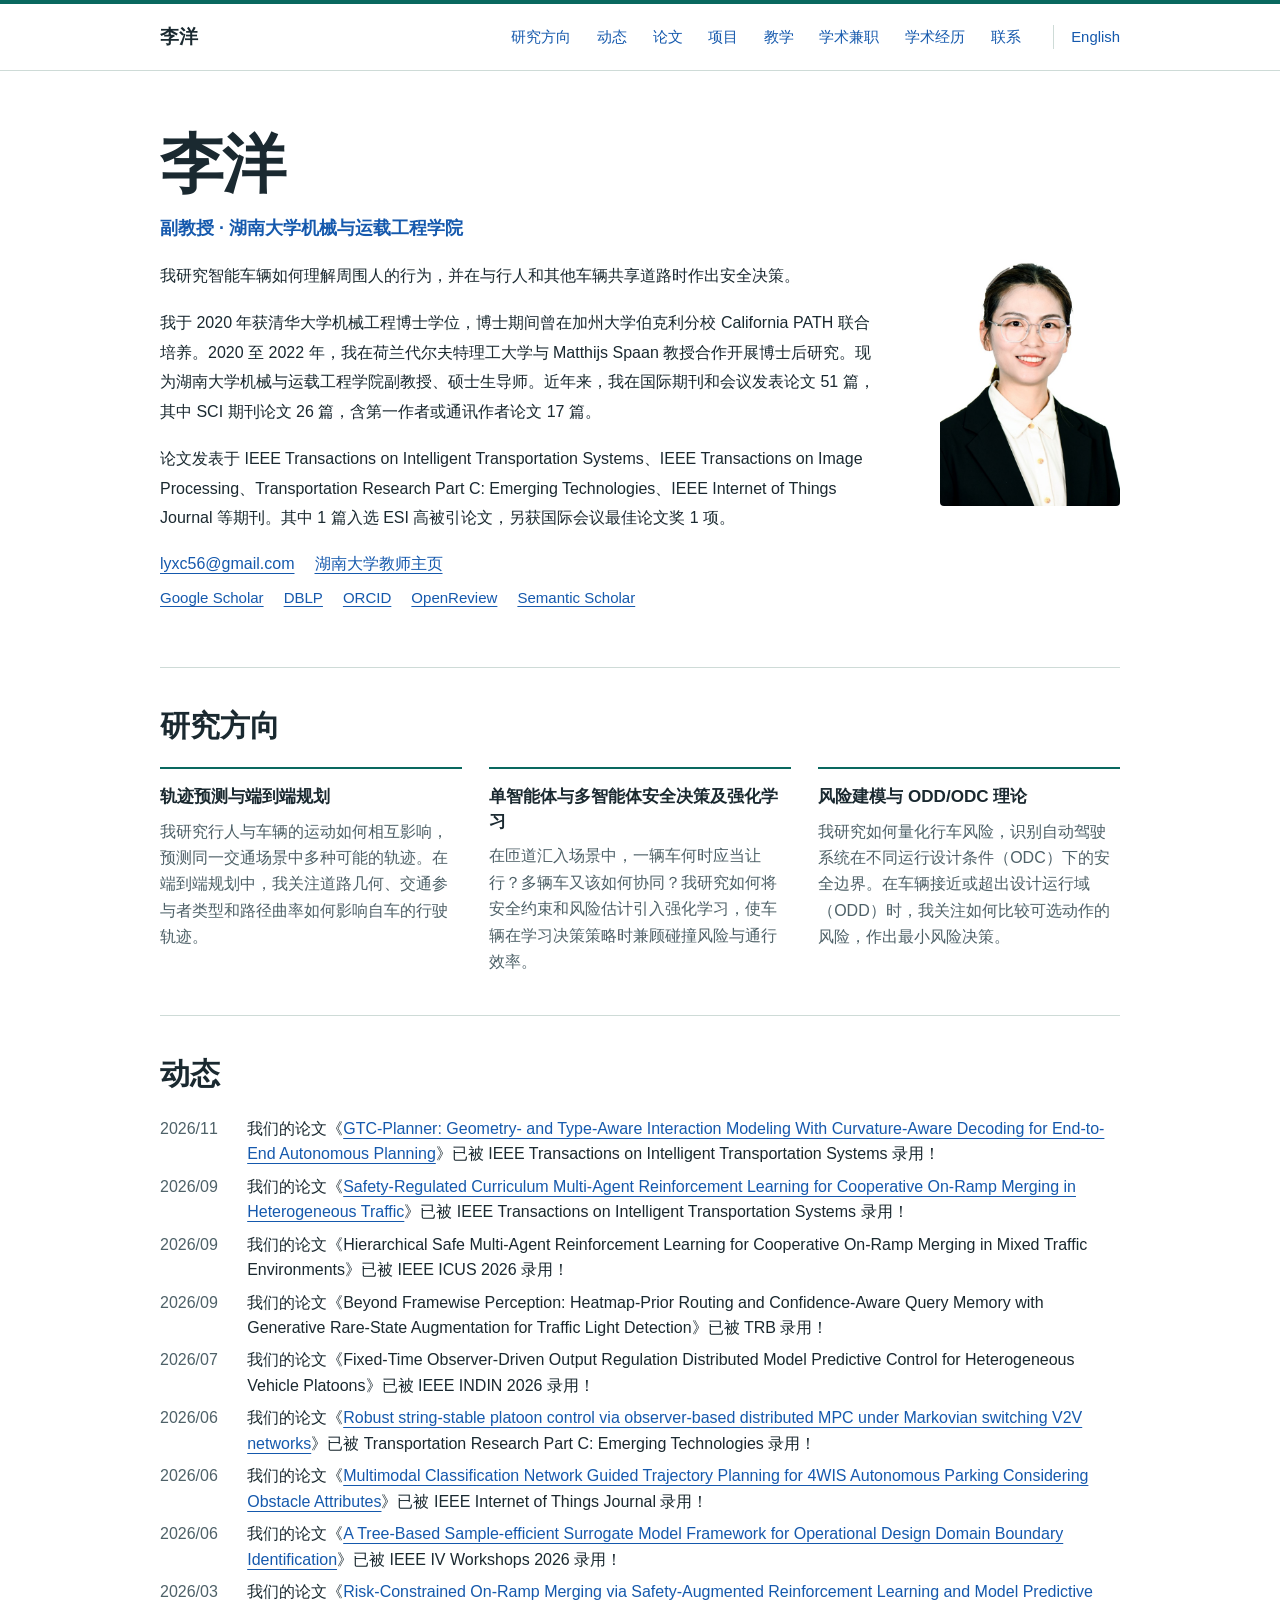
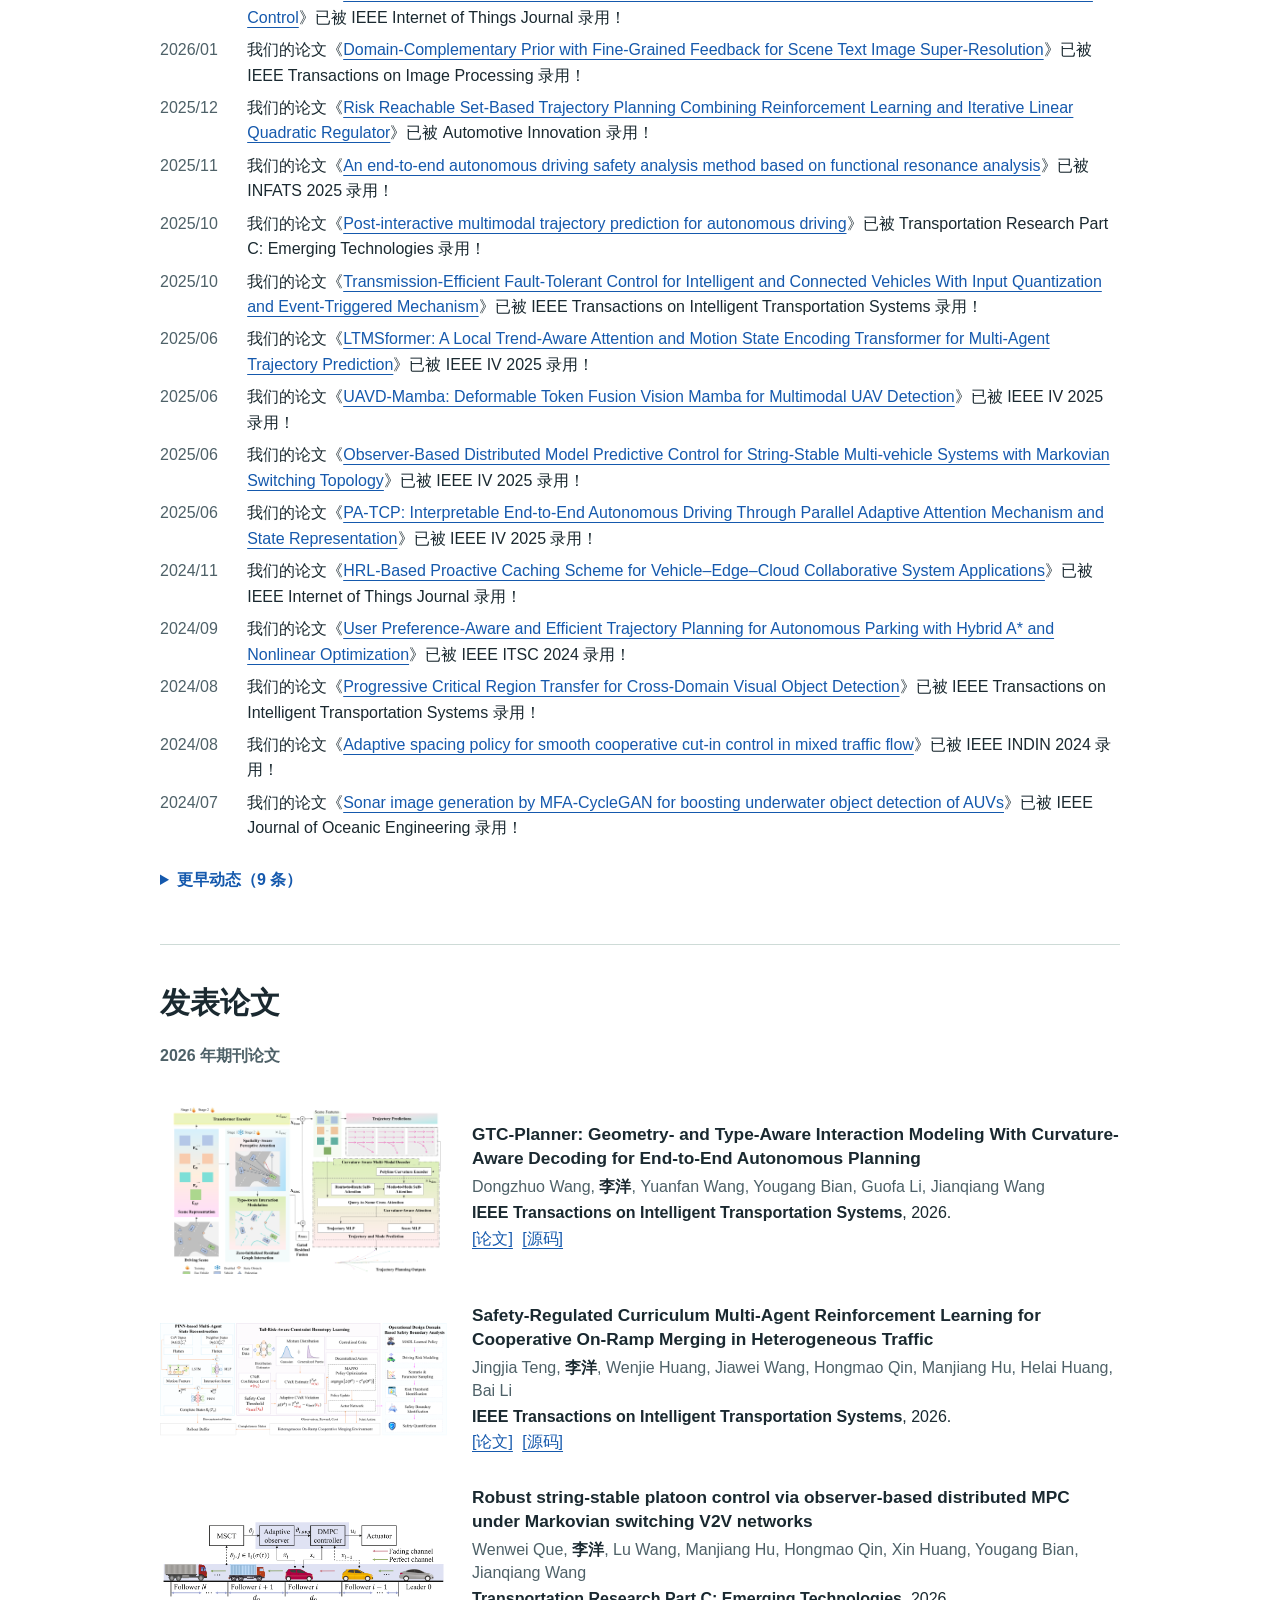
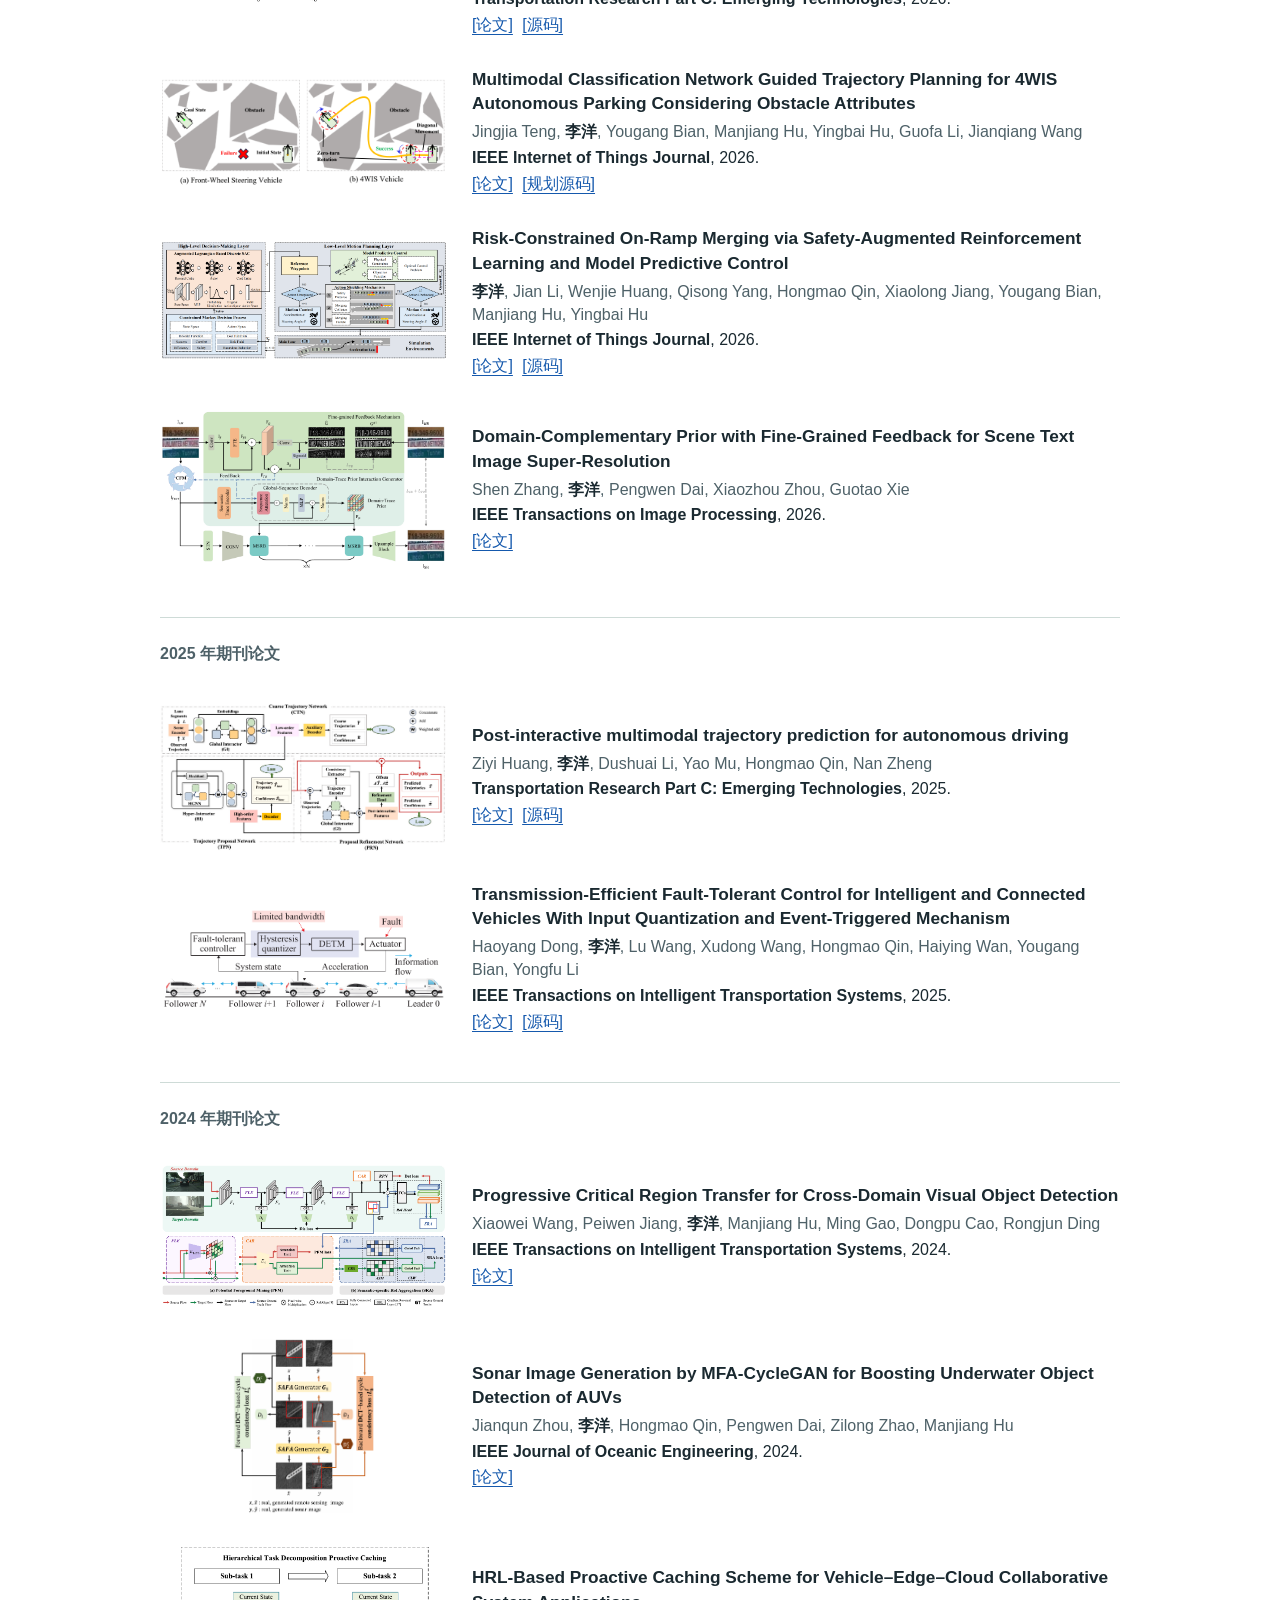
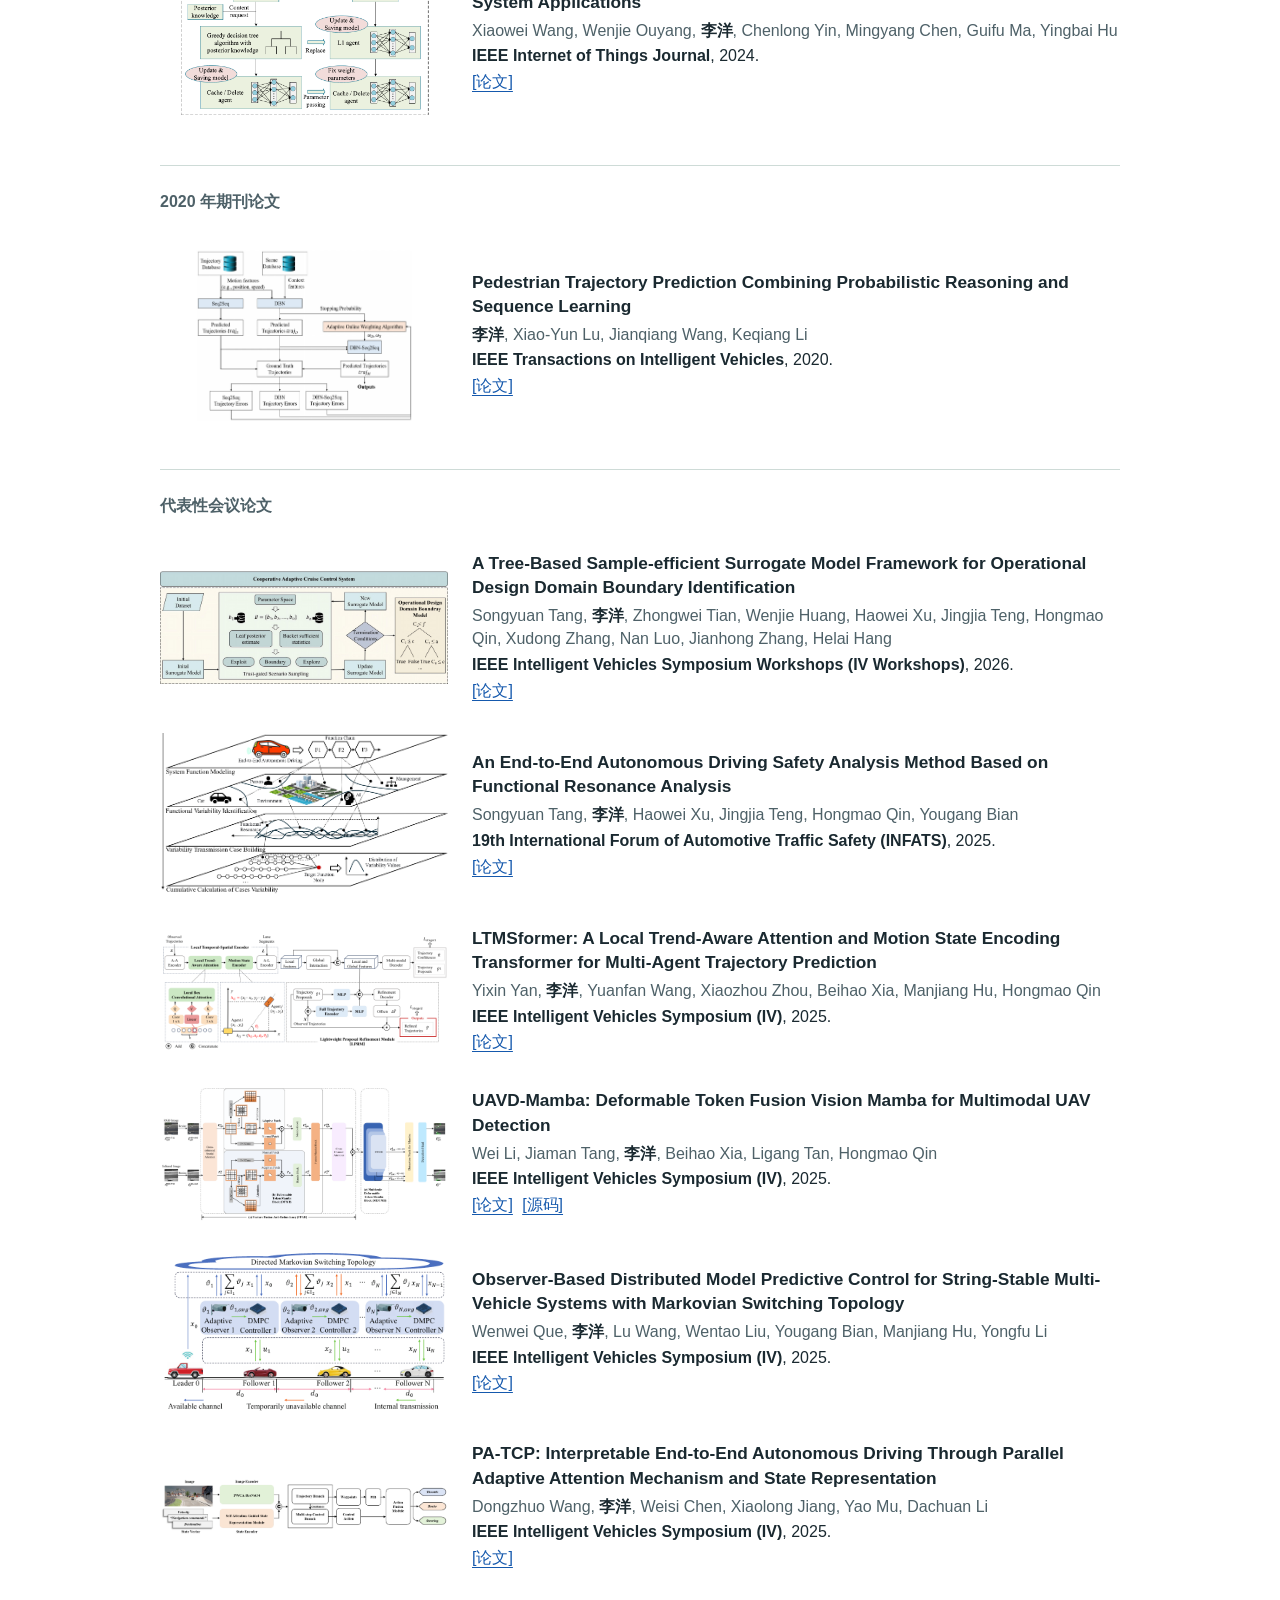
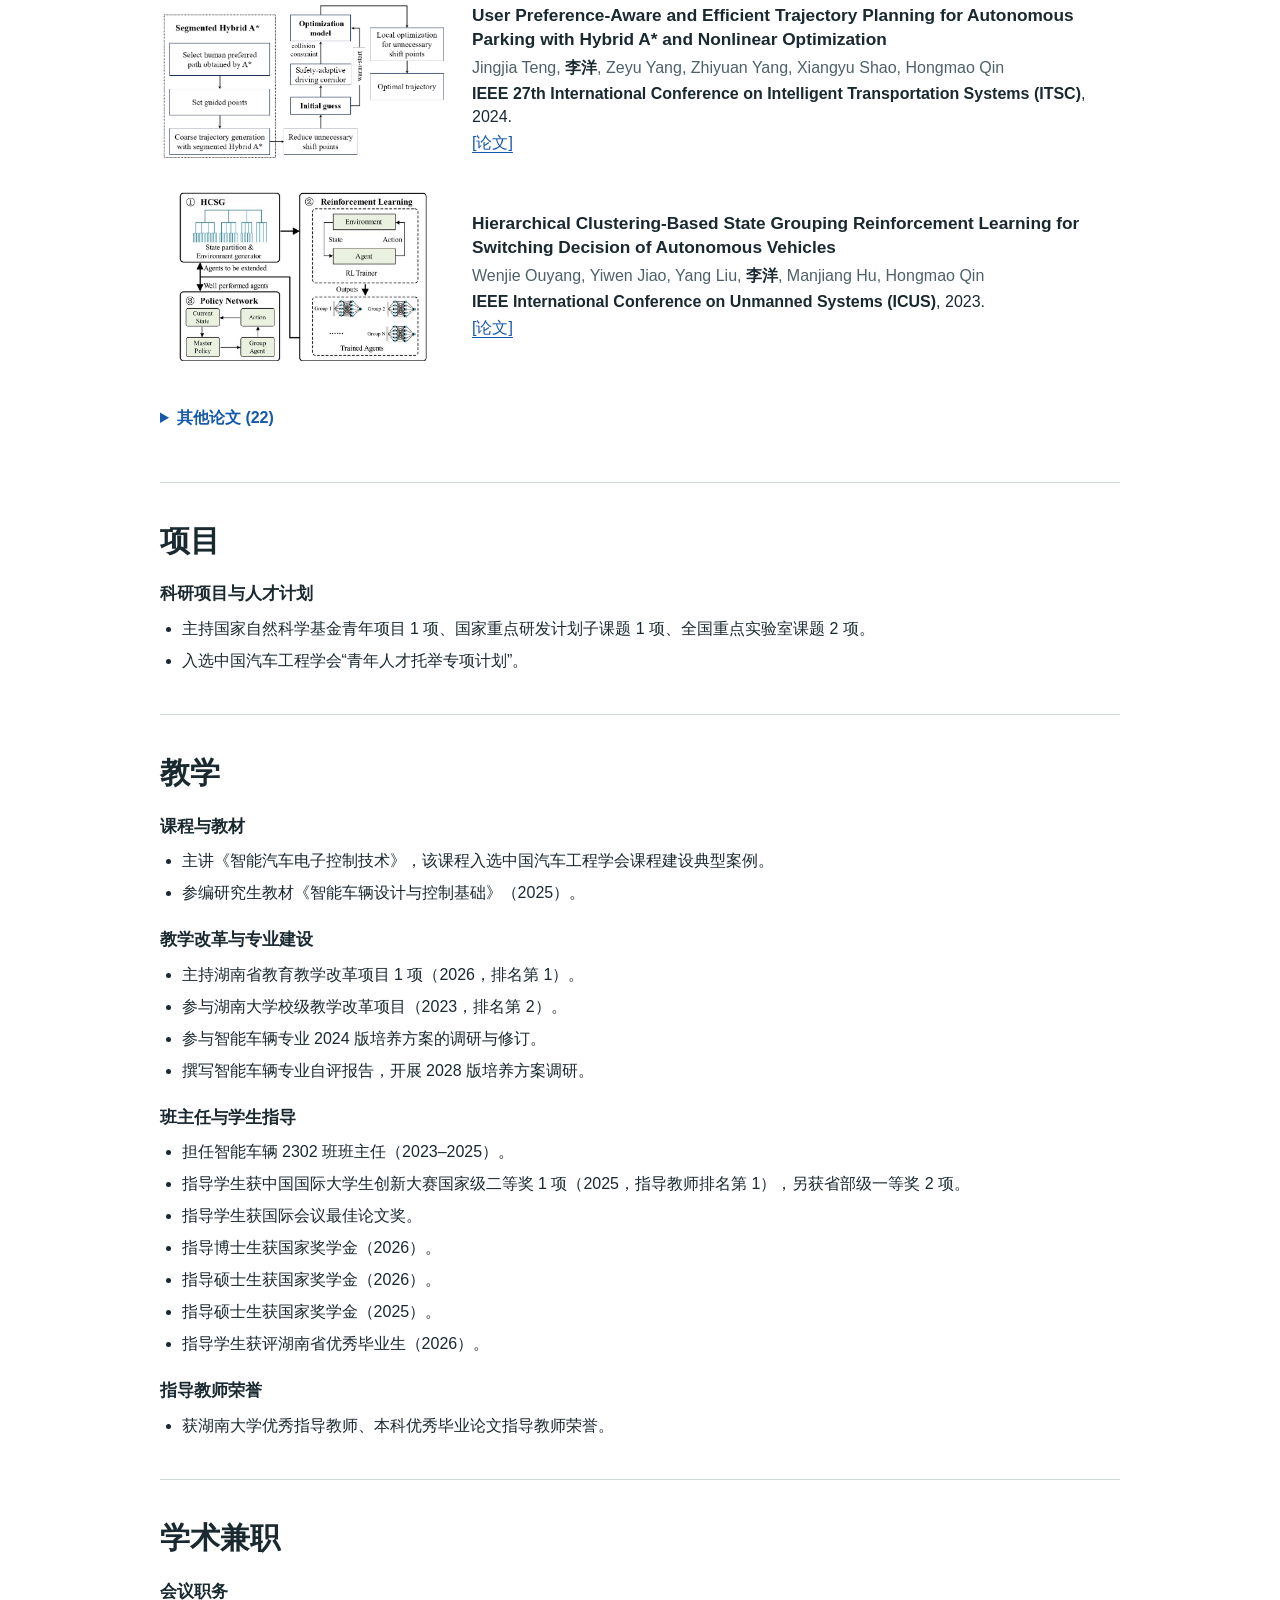
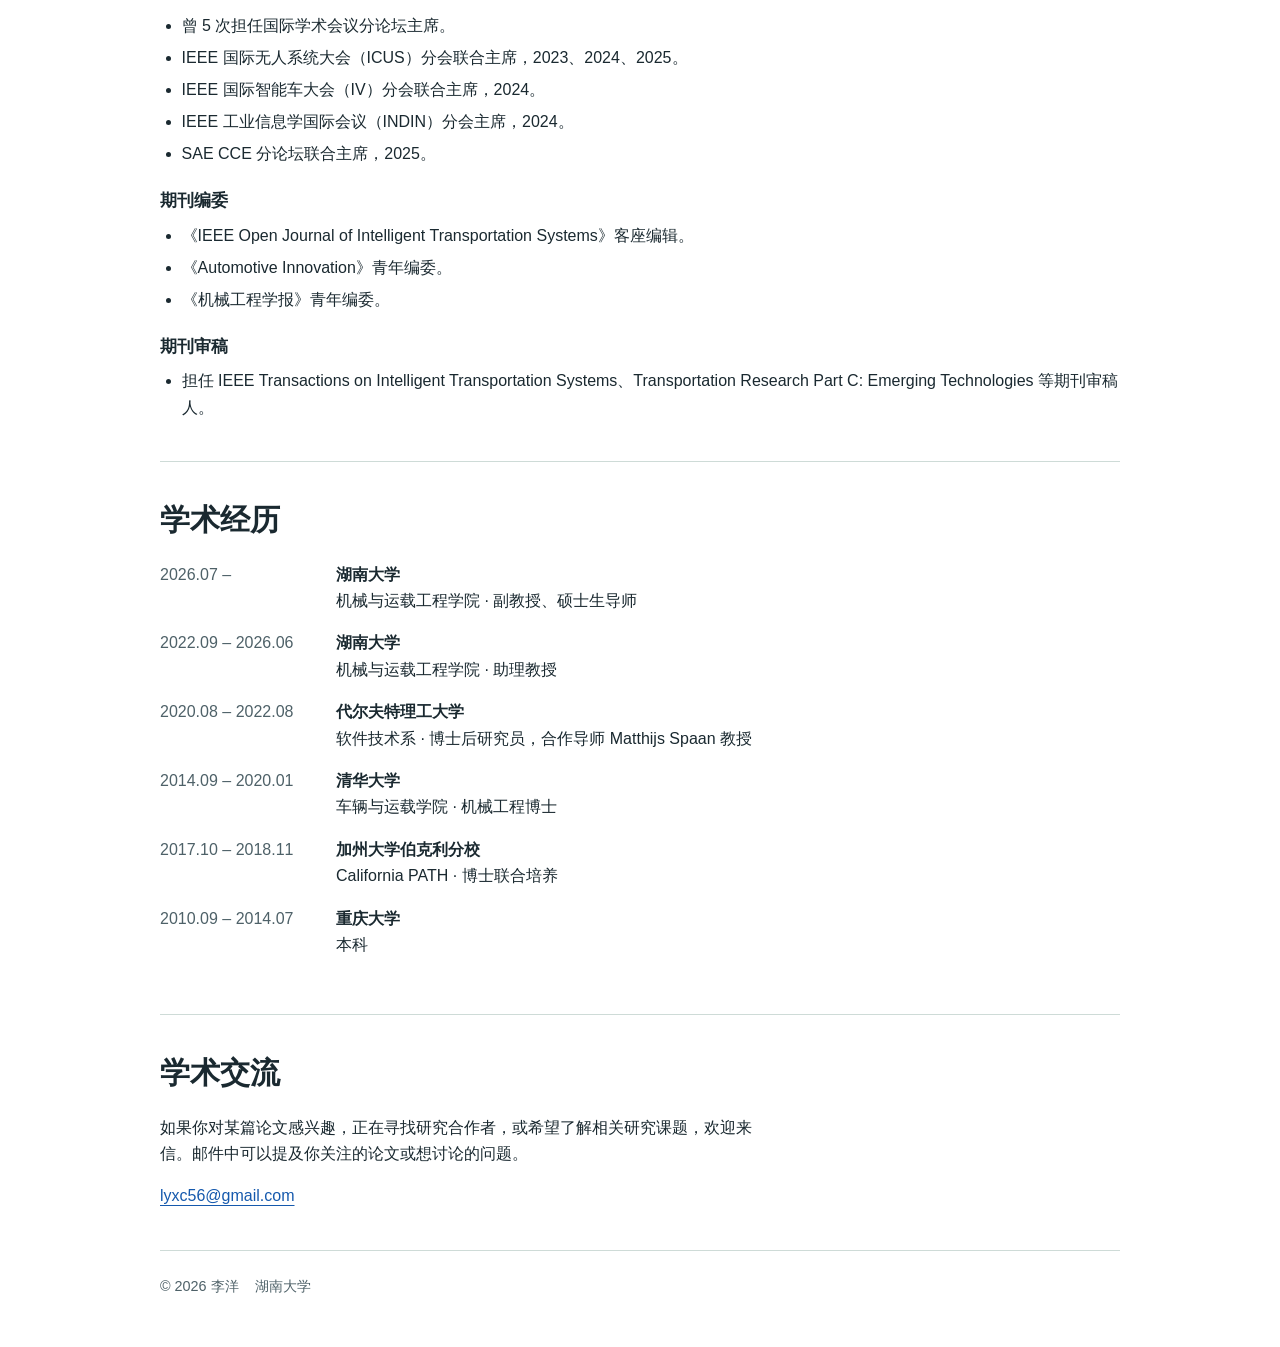
==== index.html @ f3a5062e "Add files via upload" ====
<!doctype html>
<html lang="zh-CN"><head><meta charset="utf-8"><meta name="viewport" content="width=device-width, initial-scale=1">
<title>李洋 · 湖南大学</title><meta name="description" content="李洋，湖南大学副教授。研究自动驾驶决策规划、行人轨迹预测与行车风险评估。">
<link rel="alternate" hreflang="en" href="en.html"><link rel="alternate" hreflang="zh-CN" href="index.html"><link rel="stylesheet" href="style.css"></head>
<body><a class="skip" href="#main">跳到正文</a>
<header><div class="bar"><a class="signature" href="#main">李洋</a><nav><a href="#research">研究方向</a><a href="#news">动态</a><a href="#publications">论文</a><a href="#projects">项目</a><a href="#teaching">教学</a><a href="#service">学术兼职</a><a href="#experience">学术经历</a><a href="#contact">联系</a></nav>
<a class="language" href="en.html" lang="en">English</a></div></header>
<main id="main"><section class="hero"><div><h1>李洋</h1>
<p class="position">副教授 · 湖南大学机械与运载工程学院</p><p class="bio">我研究智能车辆如何理解周围人的行为，并在与行人和其他车辆共享道路时作出安全决策。</p><p class="bio">我于 2020 年获清华大学机械工程博士学位，博士期间曾在加州大学伯克利分校 California PATH 联合培养。2020 至 2022 年，我在荷兰代尔夫特理工大学与 Matthijs Spaan 教授合作开展博士后研究。现为湖南大学机械与运载工程学院副教授、硕士生导师。近年来，我在国际期刊和会议发表论文 51 篇，其中 SCI 期刊论文 26 篇，含第一作者或通讯作者论文 17 篇。</p><p class="bio">论文发表于 IEEE Transactions on Intelligent Transportation Systems、IEEE Transactions on Image Processing、Transportation Research Part C: Emerging Technologies、IEEE Internet of Things Journal 等期刊。其中 1 篇入选 ESI 高被引论文，另获国际会议最佳论文奖 1 项。</p>
<div class="links"><a href="mailto:lyxc56@gmail.com">lyxc56@gmail.com</a> <a href="https://grzy.hnu.edu.cn/site/index/liyang2">湖南大学教师主页</a></div>
<div class="links profiles"><a href="https://scholar.google.ca/citations?user=jsO5m0UAAAAJ&amp;hl=en">Google Scholar</a> <a href="https://dblp.org/pid/37/4190-93.html">DBLP</a> <a href="https://orcid.org/0000-0003-3109-0953">ORCID</a> <a href="https://openreview.net/profile?id=%7EYang_Li58">OpenReview</a> <a href="https://www.semanticscholar.org/author/Yang-Li/2254290458">Semantic Scholar</a></div></div>
<a class="portrait" href="https://hive-lab.hnu.edu.cn/info/1015/1866.htm" aria-label="查看湖南大学智能车辆课题组教师介绍"><img src="assets/portrait.jpg" alt="李洋" width="527" height="800"></a></section>
<section id="research"><h2>研究方向</h2><div class="research"><article><h3>轨迹预测与端到端规划</h3><p>我研究行人与车辆的运动如何相互影响，预测同一交通场景中多种可能的轨迹。在端到端规划中，我关注道路几何、交通参与者类型和路径曲率如何影响自车的行驶轨迹。</p></article><article><h3>单智能体与多智能体安全决策及强化学习</h3><p>在匝道汇入场景中，一辆车何时应当让行？多辆车又该如何协同？我研究如何将安全约束和风险估计引入强化学习，使车辆在学习决策策略时兼顾碰撞风险与通行效率。</p></article><article><h3>风险建模与 ODD/ODC 理论</h3><p>我研究如何量化行车风险，识别自动驾驶系统在不同运行设计条件（ODC）下的安全边界。在车辆接近或超出设计运行域（ODD）时，我关注如何比较可选动作的风险，作出最小风险决策。</p></article></div></section>
<section id="news"><h2>动态</h2><ul class="news-list"><li><time datetime="2026-11">2026/11</time><span>我们的论文《<span lang="en"><a href="https://doi.org/10.1109/tits.2026.3743356">GTC-Planner: Geometry- and Type-Aware Interaction Modeling With Curvature-Aware Decoding for End-to-End Autonomous Planning</a></span>》已被 IEEE Transactions on Intelligent Transportation Systems 录用！</span></li><li><time datetime="2026-09">2026/09</time><span>我们的论文《<span lang="en"><a href="https://doi.org/10.1109/tits.2026.3729124">Safety-Regulated Curriculum Multi-Agent Reinforcement Learning for Cooperative On-Ramp Merging in Heterogeneous Traffic</a></span>》已被 IEEE Transactions on Intelligent Transportation Systems 录用！</span></li><li><time datetime="2026-09">2026/09</time><span>我们的论文《<span lang="en">Hierarchical Safe Multi-Agent Reinforcement Learning for Cooperative On-Ramp Merging in Mixed Traffic Environments</span>》已被 IEEE ICUS 2026 录用！</span></li><li><time datetime="2026-09">2026/09</time><span>我们的论文《<span lang="en">Beyond Framewise Perception: Heatmap-Prior Routing and Confidence-Aware Query Memory with Generative Rare-State Augmentation for Traffic Light Detection</span>》已被 TRB 录用！</span></li><li><time datetime="2026-07">2026/07</time><span>我们的论文《<span lang="en">Fixed-Time Observer-Driven Output Regulation Distributed Model Predictive Control for Heterogeneous Vehicle Platoons</span>》已被 IEEE INDIN 2026 录用！</span></li><li><time datetime="2026-06">2026/06</time><span>我们的论文《<span lang="en"><a href="https://doi.org/10.1016/j.trc.2026.105641">Robust string-stable platoon control via observer-based distributed MPC under Markovian switching V2V networks</a></span>》已被 Transportation Research Part C: Emerging Technologies 录用！</span></li><li><time datetime="2026-06">2026/06</time><span>我们的论文《<span lang="en"><a href="https://doi.org/10.1109/jiot.2026.3678248">Multimodal Classification Network Guided Trajectory Planning for 4WIS Autonomous Parking Considering Obstacle Attributes</a></span>》已被 IEEE Internet of Things Journal 录用！</span></li><li><time datetime="2026-06">2026/06</time><span>我们的论文《<span lang="en"><a href="https://doi.org/10.1109/ivworkshops71735.2026.11624131">A Tree-Based Sample-efficient Surrogate Model Framework for Operational Design Domain Boundary Identification</a></span>》已被 IEEE IV Workshops 2026 录用！</span></li><li><time datetime="2026-03">2026/03</time><span>我们的论文《<span lang="en"><a href="https://doi.org/10.1109/jiot.2026.3676898">Risk-Constrained On-Ramp Merging via Safety-Augmented Reinforcement Learning and Model Predictive Control</a></span>》已被 IEEE Internet of Things Journal 录用！</span></li><li><time datetime="2026-01">2026/01</time><span>我们的论文《<span lang="en"><a href="https://doi.org/10.1109/tip.2026.3657246">Domain-Complementary Prior with Fine-Grained Feedback for Scene Text Image Super-Resolution</a></span>》已被 IEEE Transactions on Image Processing 录用！</span></li><li><time datetime="2025-12">2025/12</time><span>我们的论文《<span lang="en"><a href="https://arxiv.org/abs/2503.17398">Risk Reachable Set-Based Trajectory Planning Combining Reinforcement Learning and Iterative Linear Quadratic Regulator</a></span>》已被 Automotive Innovation 录用！</span></li><li><time datetime="2025-11">2025/11</time><span>我们的论文《<span lang="en"><a href="https://infats.hnu.edu.cn/info/1212/4394.htm">An end-to-end autonomous driving safety analysis method based on functional resonance analysis</a></span>》已被 INFATS 2025 录用！</span></li><li><time datetime="2025-10">2025/10</time><span>我们的论文《<span lang="en"><a href="https://doi.org/10.1016/j.trc.2025.105271">Post-interactive multimodal trajectory prediction for autonomous driving</a></span>》已被 Transportation Research Part C: Emerging Technologies 录用！</span></li><li><time datetime="2025-10">2025/10</time><span>我们的论文《<span lang="en"><a href="https://doi.org/10.1109/tits.2025.3579038">Transmission-Efficient Fault-Tolerant Control for Intelligent and Connected Vehicles With Input Quantization and Event-Triggered Mechanism</a></span>》已被 IEEE Transactions on Intelligent Transportation Systems 录用！</span></li><li><time datetime="2025-06">2025/06</time><span>我们的论文《<span lang="en"><a href="https://doi.org/10.1109/iv64158.2025.11097455">LTMSformer: A Local Trend-Aware Attention and Motion State Encoding Transformer for Multi-Agent Trajectory Prediction</a></span>》已被 IEEE IV 2025 录用！</span></li><li><time datetime="2025-06">2025/06</time><span>我们的论文《<span lang="en"><a href="https://doi.org/10.1109/iv64158.2025.11097442">UAVD-Mamba: Deformable Token Fusion Vision Mamba for Multimodal UAV Detection</a></span>》已被 IEEE IV 2025 录用！</span></li><li><time datetime="2025-06">2025/06</time><span>我们的论文《<span lang="en"><a href="https://doi.org/10.1109/iv64158.2025.11097668">Observer-Based Distributed Model Predictive Control for String-Stable Multi-vehicle Systems with Markovian Switching Topology</a></span>》已被 IEEE IV 2025 录用！</span></li><li><time datetime="2025-06">2025/06</time><span>我们的论文《<span lang="en"><a href="https://doi.org/10.1109/iv64158.2025.11097569">PA-TCP: Interpretable End-to-End Autonomous Driving Through Parallel Adaptive Attention Mechanism and State Representation</a></span>》已被 IEEE IV 2025 录用！</span></li><li><time datetime="2024-11">2024/11</time><span>我们的论文《<span lang="en"><a href="https://doi.org/10.1109/jiot.2024.3506713">HRL-Based Proactive Caching Scheme for Vehicle–Edge–Cloud Collaborative System Applications</a></span>》已被 IEEE Internet of Things Journal 录用！</span></li><li><time datetime="2024-09">2024/09</time><span>我们的论文《<span lang="en"><a href="https://doi.org/10.1109/itsc58415.2024.10919710">User Preference-Aware and Efficient Trajectory Planning for Autonomous Parking with Hybrid A* and Nonlinear Optimization</a></span>》已被 IEEE ITSC 2024 录用！</span></li><li><time datetime="2024-08">2024/08</time><span>我们的论文《<span lang="en"><a href="https://doi.org/10.1109/tits.2024.3382841">Progressive Critical Region Transfer for Cross-Domain Visual Object Detection</a></span>》已被 IEEE Transactions on Intelligent Transportation Systems 录用！</span></li><li><time datetime="2024-08">2024/08</time><span>我们的论文《<span lang="en"><a href="https://doi.org/10.1109/indin58382.2024.10774505">Adaptive spacing policy for smooth cooperative cut-in control in mixed traffic flow</a></span>》已被 IEEE INDIN 2024 录用！</span></li><li><time datetime="2024-07">2024/07</time><span>我们的论文《<span lang="en"><a href="https://doi.org/10.1109/joe.2024.3350746">Sonar image generation by MFA-CycleGAN for boosting underwater object detection of AUVs</a></span>》已被 IEEE Journal of Oceanic Engineering 录用！</span></li></ul><details><summary>更早动态（9 条）</summary><ul class="news-list"><li><time datetime="2023-10">2023/10</time><span>我们的论文《<span lang="en"><a href="https://doi.org/10.1109/ICUS58632.2023.10318413">Hierarchical Clustering-Based State Grouping Reinforcement Learning for Switching Decision of Autonomous Vehicles</a></span>》已被 IEEE ICUS 2023 录用！</span></li><li><time datetime="2020">2020</time><span>我们的论文《<span lang="en"><a href="https://doi.org/10.1109/TIV.2020.2966117">Pedestrian trajectory prediction combining probabilistic reasoning and sequence learning</a></span>》已被 IEEE Transactions on Intelligent Vehicles 录用！</span></li><li><time datetime="2020">2020</time><span>我们的论文《<span lang="en"><a href="https://doi.org/10.1109/MITS.2019.2907633">Threat assessment techniques in intelligent vehicles: A comparative survey</a></span>》已被 IEEE Intelligent Transportation Systems Magazine 录用！</span></li><li><time datetime="2019-10">2019/10</time><span>我们的论文《<span lang="en"><a href="https://doi.org/10.1109/ITSC.2019.8916926">Pedestrian Trajectory Prediction at Un-Signalized Intersection Using Probabilistic Reasoning and Sequence Learning</a></span>》已被 IEEE ITSC 2019 录用！</span></li><li><time datetime="2019-06">2019/06</time><span>我们的论文《<span lang="en"><a href="https://doi.org/10.1109/IVS.2019.8814183">Pedestrian Trajectory Prediction with Learning-based Approaches: A Comparative Study</a></span>》已被 IEEE IV 2019 录用！</span></li><li><time datetime="2018">2018</time><span>我们的论文《<span lang="en"><a href="https://doi.org/10.1016/j.aap.2017.05.009">Crash probability estimation via quantifying driver hazard perception</a></span>》已被 Accident Analysis &amp; Prevention 录用！</span></li><li><time datetime="2017-08">2017/08</time><span>我们的论文《<span lang="en"><a href="https://doi.org/10.1109/ICTIS.2017.8047829">Braking assistance algorithm considering driver characteristics at signalized intersection</a></span>》已被 ICTIS 2017 录用！</span></li><li><time datetime="2017">2017</time><span>我们的论文《<span lang="en"><a href="https://doi.org/10.1007/s11771-017-3553-2">Model calibration concerning risk coefficients of driving safety field model</a></span>》已被 Journal of Central South University 录用！</span></li><li><time datetime="2016-11">2016/11</time><span>我们的论文《<span lang="en"><a href="https://doi.org/10.1109/ITSC.2016.7795923">Evaluation of Forward Collision Avoidance system using driver&#x27;s hazard perception</a></span>》已被 IEEE ITSC 2016 录用！</span></li></ul></details></section>
<section id="publications"><h2>发表论文</h2>
<h3 class="publication-year">2026 年期刊论文</h3><article class="publication">
<a class="method-figure" href="assets/gtc-planner.png"><img src="assets/gtc-planner.png" alt="GTC-Planner 总体架构（图 2）" loading="lazy"></a>
<div><h4 lang="en"><a href="https://doi.org/10.1109/tits.2026.3743356">GTC-Planner: Geometry- and Type-Aware Interaction Modeling With Curvature-Aware Decoding for End-to-End Autonomous Planning</a></h4>
<p class="authors" lang="en">Dongzhuo Wang, <strong lang="zh-CN">李洋</strong>, Yuanfan Wang, Yougang Bian, Guofa Li, Jianqiang Wang</p>
<p lang="en"><strong>IEEE Transactions on Intelligent Transportation Systems</strong>, 2026.</p>
<p class="publication-links"><a href="https://doi.org/10.1109/tits.2026.3743356">[论文]</a> <a href="https://github.com/wdz-phd/GTC-Planner">[源码]</a></p></div>
</article><article class="publication">
<a class="method-figure" href="assets/curriculum-merging.png"><img src="assets/curriculum-merging.png" alt="SRMARL 总体框架（图 2）" loading="lazy"></a>
<div><h4 lang="en"><a href="https://doi.org/10.1109/tits.2026.3729124">Safety-Regulated Curriculum Multi-Agent Reinforcement Learning for Cooperative On-Ramp Merging in Heterogeneous Traffic</a></h4>
<p class="authors" lang="en">Jingjia Teng, <strong lang="zh-CN">李洋</strong>, Wenjie Huang, Jiawei Wang, Hongmao Qin, Manjiang Hu, Helai Huang, Bai Li</p>
<p lang="en"><strong>IEEE Transactions on Intelligent Transportation Systems</strong>, 2026.</p>
<p class="publication-links"><a href="https://doi.org/10.1109/tits.2026.3729124">[论文]</a> <a href="https://github.com/Makabaka0000/SRMARL">[源码]</a></p></div>
</article><article class="publication">
<a class="method-figure" href="assets/platoon.png"><img src="assets/platoon.png" alt="车队分布式模型预测控制框架（图 1）" loading="lazy"></a>
<div><h4 lang="en"><a href="https://doi.org/10.1016/j.trc.2026.105641">Robust string-stable platoon control via observer-based distributed MPC under Markovian switching V2V networks</a></h4>
<p class="authors" lang="en">Wenwei Que, <strong lang="zh-CN">李洋</strong>, Lu Wang, Manjiang Hu, Hongmao Qin, Xin Huang, Yougang Bian, Jianqiang Wang</p>
<p lang="en"><strong>Transportation Research Part C: Emerging Technologies</strong>, 2026.</p>
<p class="publication-links"><a href="https://doi.org/10.1016/j.trc.2026.105641">[论文]</a> <a href="https://github.com/Yangli0505/Observer-DMPC-Platoon">[源码]</a></p></div>
</article><article class="publication">
<a class="method-figure" href="assets/parking.png"><img src="assets/parking.png" alt="前轮转向与四轮独立转向车辆的避障轨迹对比（图 1）" loading="lazy"></a>
<div><h4 lang="en"><a href="https://doi.org/10.1109/jiot.2026.3678248">Multimodal Classification Network Guided Trajectory Planning for 4WIS Autonomous Parking Considering Obstacle Attributes</a></h4>
<p class="authors" lang="en">Jingjia Teng, <strong lang="zh-CN">李洋</strong>, Yougang Bian, Manjiang Hu, Yingbai Hu, Guofa Li, Jianqiang Wang</p>
<p lang="en"><strong>IEEE Internet of Things Journal</strong>, 2026.</p>
<p class="publication-links"><a href="https://doi.org/10.1109/jiot.2026.3678248">[论文]</a> <a href="https://github.com/Makabaka0000/4WIS_Vehicle_Trajectory_planning/tree/main/planning">[规划源码]</a></p></div>
</article><article class="publication">
<a class="method-figure" href="assets/sarmi.png"><img src="assets/sarmi.png" alt="SARMI 高层决策与低层运动规划框架（图 2）" loading="lazy"></a>
<div><h4 lang="en"><a href="https://doi.org/10.1109/jiot.2026.3676898">Risk-Constrained On-Ramp Merging via Safety-Augmented Reinforcement Learning and Model Predictive Control</a></h4>
<p class="authors" lang="en"><strong lang="zh-CN">李洋</strong>, Jian Li, Wenjie Huang, Qisong Yang, Hongmao Qin, Xiaolong Jiang, Yougang Bian, Manjiang Hu, Yingbai Hu</p>
<p lang="en"><strong>IEEE Internet of Things Journal</strong>, 2026.</p>
<p class="publication-links"><a href="https://doi.org/10.1109/jiot.2026.3676898">[论文]</a> <a href="https://github.com/Yangli0505/SARMI">[源码]</a></p></div>
</article><article class="publication">
<a class="method-figure" href="assets/text-prior.png"><img src="assets/text-prior.png" alt="FDNet 场景文字图像超分辨率网络架构（图 2）" loading="lazy"></a>
<div><h4 lang="en"><a href="https://doi.org/10.1109/tip.2026.3657246">Domain-Complementary Prior with Fine-Grained Feedback for Scene Text Image Super-Resolution</a></h4>
<p class="authors" lang="en">Shen Zhang, <strong lang="zh-CN">李洋</strong>, Pengwen Dai, Xiaozhou Zhou, Guotao Xie</p>
<p lang="en"><strong>IEEE Transactions on Image Processing</strong>, 2026.</p>
<p class="publication-links"><a href="https://doi.org/10.1109/tip.2026.3657246">[论文]</a></p></div>
</article><h3 class="publication-year">2025 年期刊论文</h3><article class="publication">
<a class="method-figure" href="assets/pioformer.png"><img src="assets/pioformer.png" alt="Pioformer 轨迹预测的三个阶段（图 2）" loading="lazy"></a>
<div><h4 lang="en"><a href="https://doi.org/10.1016/j.trc.2025.105271">Post-interactive multimodal trajectory prediction for autonomous driving</a></h4>
<p class="authors" lang="en">Ziyi Huang, <strong lang="zh-CN">李洋</strong>, Dushuai Li, Yao Mu, Hongmao Qin, Nan Zheng</p>
<p lang="en"><strong>Transportation Research Part C: Emerging Technologies</strong>, 2025.</p>
<p class="publication-links"><a href="https://doi.org/10.1016/j.trc.2025.105271">[论文]</a> <a href="https://github.com/Yangli0505/Pioformer">[源码]</a></p></div>
</article><article class="publication">
<a class="method-figure" href="assets/teftc.png"><img src="assets/teftc.png" alt="带有输入量化和动态事件触发机制的车队容错控制框架（图 1）" loading="lazy"></a>
<div><h4 lang="en"><a href="https://doi.org/10.1109/TITS.2025.3579038">Transmission-Efficient Fault-Tolerant Control for Intelligent and Connected Vehicles With Input Quantization and Event-Triggered Mechanism</a></h4>
<p class="authors" lang="en">Haoyang Dong, <strong lang="zh-CN">李洋</strong>, Lu Wang, Xudong Wang, Hongmao Qin, Haiying Wan, Yougang Bian, Yongfu Li</p>
<p lang="en"><strong>IEEE Transactions on Intelligent Transportation Systems</strong>, 2025.</p>
<p class="publication-links"><a href="https://doi.org/10.1109/TITS.2025.3579038">[论文]</a> <a href="https://github.com/Yangli0505/TEFTC-ICV">[源码]</a></p></div>
</article><h3 class="publication-year">2024 年期刊论文</h3><article class="publication">
<a class="method-figure" href="assets/critical-region.png"><img src="assets/critical-region.png" alt="跨域目标检测的关键区域迁移训练框架（图 1）" loading="lazy"></a>
<div><h4 lang="en"><a href="https://doi.org/10.1109/TITS.2024.3382841">Progressive Critical Region Transfer for Cross-Domain Visual Object Detection</a></h4>
<p class="authors" lang="en">Xiaowei Wang, Peiwen Jiang, <strong lang="zh-CN">李洋</strong>, Manjiang Hu, Ming Gao, Dongpu Cao, Rongjun Ding</p>
<p lang="en"><strong>IEEE Transactions on Intelligent Transportation Systems</strong>, 2024.</p>
<p class="publication-links"><a href="https://doi.org/10.1109/TITS.2024.3382841">[论文]</a></p></div>
</article><article class="publication">
<a class="method-figure" href="assets/mfa-cyclegan.png"><img src="assets/mfa-cyclegan.png" alt="MFA-CycleGAN 声呐图像生成架构（图 4）" loading="lazy"></a>
<div><h4 lang="en"><a href="https://doi.org/10.1109/JOE.2024.3350746">Sonar Image Generation by MFA-CycleGAN for Boosting Underwater Object Detection of AUVs</a></h4>
<p class="authors" lang="en">Jianqun Zhou, <strong lang="zh-CN">李洋</strong>, Hongmao Qin, Pengwen Dai, Zilong Zhao, Manjiang Hu</p>
<p lang="en"><strong>IEEE Journal of Oceanic Engineering</strong>, 2024.</p>
<p class="publication-links"><a href="https://doi.org/10.1109/JOE.2024.3350746">[论文]</a></p></div>
</article><article class="publication">
<a class="method-figure" href="assets/hrl-cache.png"><img src="assets/hrl-cache.png" alt="HTDPC 分层主动缓存方法的两阶段训练框架（图 5）" loading="lazy"></a>
<div><h4 lang="en"><a href="https://doi.org/10.1109/JIOT.2024.3506713">HRL-Based Proactive Caching Scheme for Vehicle–Edge–Cloud Collaborative System Applications</a></h4>
<p class="authors" lang="en">Xiaowei Wang, Wenjie Ouyang, <strong lang="zh-CN">李洋</strong>, Chenlong Yin, Mingyang Chen, Guifu Ma, Yingbai Hu</p>
<p lang="en"><strong>IEEE Internet of Things Journal</strong>, 2024.</p>
<p class="publication-links"><a href="https://doi.org/10.1109/JIOT.2024.3506713">[论文]</a></p></div>
</article><h3 class="publication-year">2020 年期刊论文</h3><article class="publication">
<a class="method-figure" href="assets/pedestrian-sequence.png"><img src="assets/pedestrian-sequence.png" alt="动态贝叶斯网络与序列学习的行人轨迹融合预测框架（图 2）" loading="lazy"></a>
<div><h4 lang="en"><a href="https://doi.org/10.1109/TIV.2020.2966117">Pedestrian Trajectory Prediction Combining Probabilistic Reasoning and Sequence Learning</a></h4>
<p class="authors" lang="en"><strong lang="zh-CN">李洋</strong>, Xiao-Yun Lu, Jianqiang Wang, Keqiang Li</p>
<p lang="en"><strong>IEEE Transactions on Intelligent Vehicles</strong>, 2020.</p>
<p class="publication-links"><a href="https://doi.org/10.1109/TIV.2020.2966117">[论文]</a></p></div>
</article>
<h3 id="conference-papers" class="publication-year">代表性会议论文</h3>
<article class="publication">
<a class="method-figure" href="assets/odd-tree.png"><img src="assets/odd-tree.png" alt="用树结构代理模型与主动采样识别运行设计域边界（图 2）" loading="lazy"></a>
<div><h4 lang="en"><a href="https://doi.org/10.1109/ivworkshops71735.2026.11624131">A Tree-Based Sample-efficient Surrogate Model Framework for Operational Design Domain Boundary Identification</a></h4>
<p class="authors" lang="en">Songyuan Tang, <strong lang="zh-CN">李洋</strong>, Zhongwei Tian, Wenjie Huang, Haowei Xu, Jingjia Teng, Hongmao Qin, Xudong Zhang, Nan Luo, Jianhong Zhang, Helai Hang</p>
<p lang="en"><strong>IEEE Intelligent Vehicles Symposium Workshops (IV Workshops)</strong>, 2026.</p>
<p class="publication-links"><a href="https://doi.org/10.1109/ivworkshops71735.2026.11624131">[论文]</a></p></div>
</article>
<article class="publication">
<a class="method-figure" href="assets/fram-driving.png"><img src="assets/fram-driving.png" alt="端到端自动驾驶的功能共振安全分析框架（图 1）" loading="lazy"></a>
<div><h4 lang="en"><a href="https://infats.hnu.edu.cn/info/1212/4394.htm">An End-to-End Autonomous Driving Safety Analysis Method Based on Functional Resonance Analysis</a></h4>
<p class="authors" lang="en">Songyuan Tang, <strong lang="zh-CN">李洋</strong>, Haowei Xu, Jingjia Teng, Hongmao Qin, Yougang Bian</p>
<p lang="en"><strong>19th International Forum of Automotive Traffic Safety (INFATS)</strong>, 2025.</p>
<p class="publication-links"><a href="https://infats.hnu.edu.cn/info/1212/4394.htm">[论文]</a></p></div>
</article>
<article class="publication">
<a class="method-figure" href="assets/ltmsformer.png"><img src="assets/ltmsformer.png" alt="LTMSformer 多智能体轨迹预测网络架构（图 2）" loading="lazy"></a>
<div><h4 lang="en"><a href="https://doi.org/10.1109/iv64158.2025.11097455">LTMSformer: A Local Trend-Aware Attention and Motion State Encoding Transformer for Multi-Agent Trajectory Prediction</a></h4>
<p class="authors" lang="en">Yixin Yan, <strong lang="zh-CN">李洋</strong>, Yuanfan Wang, Xiaozhou Zhou, Beihao Xia, Manjiang Hu, Hongmao Qin</p>
<p lang="en"><strong>IEEE Intelligent Vehicles Symposium (IV)</strong>, 2025.</p>
<p class="publication-links"><a href="https://doi.org/10.1109/iv64158.2025.11097455">[论文]</a></p></div>
</article>
<article class="publication">
<a class="method-figure" href="assets/uavd-mamba.png"><img src="assets/uavd-mamba.png" alt="UAVD-Mamba 可见光与红外双模态检测网络（图 2）" loading="lazy"></a>
<div><h4 lang="en"><a href="https://doi.org/10.1109/iv64158.2025.11097442">UAVD-Mamba: Deformable Token Fusion Vision Mamba for Multimodal UAV Detection</a></h4>
<p class="authors" lang="en">Wei Li, Jiaman Tang, <strong lang="zh-CN">李洋</strong>, Beihao Xia, Ligang Tan, Hongmao Qin</p>
<p lang="en"><strong>IEEE Intelligent Vehicles Symposium (IV)</strong>, 2025.</p>
<p class="publication-links"><a href="https://doi.org/10.1109/iv64158.2025.11097442">[论文]</a> <a href="https://github.com/GreatPlum-hnu/UAVD-Mamba">[源码]</a></p></div>
</article>
<article class="publication">
<a class="method-figure" href="assets/iv-observer.png"><img src="assets/iv-observer.png" alt="分布式模型预测控制与自适应观测器框架（图 2）" loading="lazy"></a>
<div><h4 lang="en"><a href="https://doi.org/10.1109/iv64158.2025.11097668">Observer-Based Distributed Model Predictive Control for String-Stable Multi-Vehicle Systems with Markovian Switching Topology</a></h4>
<p class="authors" lang="en">Wenwei Que, <strong lang="zh-CN">李洋</strong>, Lu Wang, Wentao Liu, Yougang Bian, Manjiang Hu, Yongfu Li</p>
<p lang="en"><strong>IEEE Intelligent Vehicles Symposium (IV)</strong>, 2025.</p>
<p class="publication-links"><a href="https://doi.org/10.1109/iv64158.2025.11097668">[论文]</a></p></div>
</article>
<article class="publication">
<a class="method-figure" href="assets/pa-tcp.png"><img src="assets/pa-tcp.png" alt="PA-TCP 轨迹与控制双分支架构（图 2）" loading="lazy"></a>
<div><h4 lang="en"><a href="https://doi.org/10.1109/iv64158.2025.11097569">PA-TCP: Interpretable End-to-End Autonomous Driving Through Parallel Adaptive Attention Mechanism and State Representation</a></h4>
<p class="authors" lang="en">Dongzhuo Wang, <strong lang="zh-CN">李洋</strong>, Weisi Chen, Xiaolong Jiang, Yao Mu, Dachuan Li</p>
<p lang="en"><strong>IEEE Intelligent Vehicles Symposium (IV)</strong>, 2025.</p>
<p class="publication-links"><a href="https://doi.org/10.1109/iv64158.2025.11097569">[论文]</a></p></div>
</article>
<article class="publication">
<a class="method-figure" href="assets/itsc-parking.png"><img src="assets/itsc-parking.png" alt="基于分段混合 A* 搜索与非线性优化的泊车流程（图 1）" loading="lazy"></a>
<div><h4 lang="en"><a href="https://doi.org/10.1109/itsc58415.2024.10919710">User Preference-Aware and Efficient Trajectory Planning for Autonomous Parking with Hybrid A* and Nonlinear Optimization</a></h4>
<p class="authors" lang="en">Jingjia Teng, <strong lang="zh-CN">李洋</strong>, Zeyu Yang, Zhiyuan Yang, Xiangyu Shao, Hongmao Qin</p>
<p lang="en"><strong>IEEE 27th International Conference on Intelligent Transportation Systems (ITSC)</strong>, 2024.</p>
<p class="publication-links"><a href="https://doi.org/10.1109/itsc58415.2024.10919710">[论文]</a></p></div>
</article>
<article class="publication">
<a class="method-figure" href="assets/icus-clustering.png"><img src="assets/icus-clustering.png" alt="HCSG-RL 分层聚类状态分组强化学习框架（图 1）" loading="lazy"></a>
<div><h4 lang="en"><a href="https://doi.org/10.1109/ICUS58632.2023.10318413">Hierarchical Clustering-Based State Grouping Reinforcement Learning for Switching Decision of Autonomous Vehicles</a></h4>
<p class="authors" lang="en">Wenjie Ouyang, Yiwen Jiao, Yang Liu, <strong lang="zh-CN">李洋</strong>, Manjiang Hu, Hongmao Qin</p>
<p lang="en"><strong>IEEE International Conference on Unmanned Systems (ICUS)</strong>, 2023.</p>
<p class="publication-links"><a href="https://doi.org/10.1109/ICUS58632.2023.10318413">[论文]</a></p></div>
</article>
<details><summary>其他论文 <span>(22)</span></summary><ol class="bibliography" lang="en"><li><strong>Learnable operational design condition monitor for failure prediction in autonomous driving.</strong> Xu H, Bian Y, Li Y, Qin H, Zhou H, Chang F, Wang S, Ye Q. <em>Accident Anal. Prev., 2025, 220: 108139.</em></li>
<li><strong>Safe adaptive policy transfer reinforcement learning for distributed multiagent control.</strong> Du B, Xie W, Li Y, Yang Q, Zhang W, Negenborn R R, Pang Y, Chen H. <em>IEEE Trans. Neural Netw. Learn. Syst., 2025, 36(1): 1939-1946.</em></li>
<li><strong><a href="https://dblp.org/rec/conf/itsc/PuLXWQZ24">A lightweight lane-guided vector transformer for multi-agent trajectory prediction in autonomous driving</a>.</strong> Pu Y, Li Y, Xia B, Wang X, Qin H, Zhu L. <em>2024 IEEE 27th International Conference on Intelligent Transportation Systems (ITSC), Xi&#x27;an, China, 2024: 1245-1252.</em></li>
<li><strong>Adaptive spacing policy for smooth cooperative cut-in control in mixed traffic flow.</strong> Dong H, Li Y, Wang X, Yang Z, Qin H, Zhu L. <em>2024 IEEE 22nd International Conference on Industrial Informatics (INDIN), Lemgo, Germany, 2024: 1-6.</em></li>
<li><strong>Explicitly-decoupled text transfer with minimized background reconstruction for scene text editing.</strong> Zhou J, Dai P, Li Y, Hu M, Cao X. <em>IEEE Trans. Image Process., 2024, 33: 5921-5935.</em></li>
<li><strong>Safe efficient policy optimization algorithm for unsignalized intersection navigation.</strong> Chen X, Xu B, Hu M, Bian Y, Li Y, Xu X. <em>IEEE/CAA J. Autom. Sin., 2024, 11(9): 2011-2026.</em></li>
<li><strong>A trajectory planning method based on triggered planning framework for autonomous driving on unstructured roads in mining areas.</strong> Xu B, Liu L F, Yang Z Y, Li Y, Hu M J, Gao M. <em>Proceedings of the Second International Conference on Electrical, Electronics, and Information Engineering (EEIE 2023). Wuhan, 2023: 1298322.</em></li>
<li><strong>Subtask-masked curriculum learning for reinforcement learning with application to UAV maneuver decision-making.</strong> Hou Y, Liang X, Lv M, Yang Q, Li Y. <em>Eng. Appl. Artif. Intell., 2023, 125: 106703.</em></li>
<li><strong>DRL-based computation offloading with queue stability for vehicular-cloud-assisted mobile edge computing systems.</strong> Ma G, Wang X, Hu M, Ouyang W, Chen X, Li Y. <em>IEEE Trans. Intell. Veh., 2023, 8(4): 2797-2809.</em></li>
<li><strong>HD map construction and update system for autonomous driving in open-pit mines.</strong> Wang X, Li H, Hu M, Dou Q, Ouyang W, Ma G, Li Y, Qin H. <em>IEEE Syst. J., 2023, 17(4): 6202-6213.</em></li>
<li><strong>Accurate scene text detection via scale-aware data augmentation and shape similarity constraint.</strong> Dai P, Li Y, Zhang H, Li J, Cao X. <em>IEEE Trans. Multimedia, 2022, 24: 1883-1895.</em></li>
<li><strong><a href="https://dblp.org/rec/journals/itsm/LiLZMPW21">Threat assessment techniques in intelligent vehicles: a comparative survey</a>.</strong> Li Y, Li K, Zheng Y, Morys B, Pan S, Wang J. <em>IEEE Intell. Transp. Syst. Mag., 2021, 13(4): 71-91.</em></li>
<li><strong>Driving risk assessment based on naturalistic driving study and driver attitude questionnaire analysis.</strong> Wang J, Huang H, Li Y, Zhou H, Liu J, Xu Q. <em>Accident Anal. Prev., 2020, 145: 105680.</em></li>
<li><strong>Pedestrian trajectory prediction at unsignalized intersection using probabilistic reasoning and sequence learning.</strong> Li Y, Wang J Q, Lu X Y, Shi T Y, Xu Q, Li K Q. <em>2019 IEEE Intelligent Transportation Systems Conference (ITSC), Auckland, New Zealand, 2019: 1047-1053.</em></li>
<li><strong>Pedestrian trajectory prediction with learning-based approaches: a comparative study.</strong> Li Y, Xin L, Yu D, Dai P, Wang J, Li S E. <em>2019 IEEE Intelligent Vehicles Symposium (IV), Paris, France, 2019: 919-926.</em></li>
<li><strong><a href="https://ieeexplore.ieee.org/abstract/document/8917382">Objective and subjective analysis to quantify influence factors of driving risk</a>.</strong> Huang H, Li Y, Zheng X J, Wang J Q, Xu Q, Zheng S F. <em>2019 IEEE Intelligent Transportation Systems Conference (ITSC). Auckland: IEEE, 2019.</em></li>
<li><strong>Crash probability estimation via quantifying driver hazard perception.</strong> Li Y, Zheng Y, Wang J, Kodaka K, Li K. <em>Accident Anal. Prev., 2018, 116: 116-125.</em></li>
<li><strong>Model calibration concerning risk coefficients of driving safety field model.</strong> Li Y, Wang J Q, Wu J. <em>J. Cent. South Univ., 2017, 24(6): 1494-1502.</em></li>
<li><strong>Braking assistance algorithm considering driver characteristics at signalized intersection.</strong> Li Y, Gao L, Wang H, Cao J. <em>Proceedings of the 4th International Conference on Transportation Information and Safety (ICTIS 2017).2017.</em></li>
<li><strong>Evaluation of forward collision avoidance system using driver’s hazard perception.</strong> Li Y, Zheng Y, Wang J, Wang L, Kodaka K, Li K. <em>2016 IEEE 19th International Conference on Intelligent Transportation Systems (ITSC), Rio de Janeiro, Brazil, 2016: 2273-2278.</em></li>
<li><strong>The driving safety field based on driver–vehicle–road interactions.</strong> Wang J, Wu J, Li Y. <em>IEEE Trans. Intell. Transp. Syst., 2015, 16(4): 2203-2214.</em></li>
<li><strong>The concept and modeling of driving safety field based on driver-vehicle-road interactions.</strong> Wang J, Wu J, Li Y, Li K. <em>IEEE 17th International Conference on Intelligent Transportation Systems (ITSC), Qingdao, China, 2014: 974-981.</em></li>
</ol></details>
</section>
<section id="projects" class="academic-list"><h2>项目</h2><h3>科研项目与人才计划</h3><ul><li>主持国家自然科学基金青年项目 1 项、国家重点研发计划子课题 1 项、全国重点实验室课题 2 项。</li><li>入选中国汽车工程学会“青年人才托举专项计划”。</li></ul></section>
<section id="teaching" class="academic-list"><h2>教学</h2><h3>课程与教材</h3><ul><li>主讲《智能汽车电子控制技术》，该课程入选中国汽车工程学会课程建设典型案例。</li><li>参编研究生教材《智能车辆设计与控制基础》（2025）。</li></ul><h3>教学改革与专业建设</h3><ul><li>主持湖南省教育教学改革项目 1 项（2026，排名第 1）。</li><li>参与湖南大学校级教学改革项目（2023，排名第 2）。</li><li>参与智能车辆专业 2024 版培养方案的调研与修订。</li><li>撰写智能车辆专业自评报告，开展 2028 版培养方案调研。</li></ul><h3>班主任与学生指导</h3><ul><li>担任智能车辆 2302 班班主任（2023–2025）。</li><li>指导学生获中国国际大学生创新大赛国家级二等奖 1 项（2025，指导教师排名第 1），另获省部级一等奖 2 项。</li><li>指导学生获国际会议最佳论文奖。</li><li>指导博士生获国家奖学金（2026）。</li><li>指导硕士生获国家奖学金（2026）。</li><li>指导硕士生获国家奖学金（2025）。</li><li>指导学生获评湖南省优秀毕业生（2026）。</li></ul><h3>指导教师荣誉</h3><ul><li>获湖南大学优秀指导教师、本科优秀毕业论文指导教师荣誉。</li></ul></section>
<section id="service" class="academic-list"><h2>学术兼职</h2><h3>会议职务</h3><ul><li>曾 5 次担任国际学术会议分论坛主席。</li><li>IEEE 国际无人系统大会（ICUS）分会联合主席，2023、2024、2025。</li><li>IEEE 国际智能车大会（IV）分会联合主席，2024。</li><li>IEEE 工业信息学国际会议（INDIN）分会主席，2024。</li><li>SAE CCE 分论坛联合主席，2025。</li></ul><h3>期刊编委</h3><ul><li>《IEEE Open Journal of Intelligent Transportation Systems》客座编辑。</li><li>《Automotive Innovation》青年编委。</li><li>《机械工程学报》青年编委。</li></ul><h3>期刊审稿</h3><ul><li>担任 IEEE Transactions on Intelligent Transportation Systems、Transportation Research Part C: Emerging Technologies 等期刊审稿人。</li></ul></section>
<section id="experience"><h2>学术经历</h2><ul class="timeline"><li><time>2026.07 –</time><div><strong>湖南大学</strong><br>机械与运载工程学院 · 副教授、硕士生导师</div></li><li><time>2022.09 – 2026.06</time><div><strong>湖南大学</strong><br>机械与运载工程学院 · 助理教授</div></li><li><time>2020.08 – 2022.08</time><div><strong>代尔夫特理工大学</strong><br>软件技术系 · 博士后研究员，合作导师 Matthijs Spaan 教授</div></li><li><time>2014.09 – 2020.01</time><div><strong>清华大学</strong><br>车辆与运载学院 · 机械工程博士</div></li><li><time>2017.10 – 2018.11</time><div><strong>加州大学伯克利分校</strong><br>California PATH · 博士联合培养</div></li><li><time>2010.09 – 2014.07</time><div><strong>重庆大学</strong><br>本科</div></li></ul></section>
<section id="contact"><h2>学术交流</h2><p>如果你对某篇论文感兴趣，正在寻找研究合作者，或希望了解相关研究课题，欢迎来信。邮件中可以提及你关注的论文或想讨论的问题。</p><a href="mailto:lyxc56@gmail.com">lyxc56@gmail.com</a></section>
<footer>© 2026 李洋 <span>湖南大学</span></footer></main></body></html>
---- style.css ----
:root{--ink:#1a2930;--muted:#4e6168;--accent:#09685f;--accent-text:#1559ad;--rule:#cedbd7;--serif:"Source Han Serif SC","Songti SC","Noto Serif CJK SC",Georgia,serif;font:100%/1.65 "Source Sans 3","PingFang SC","Microsoft YaHei",Arial,sans-serif;color:var(--ink)}
*{box-sizing:border-box}body{margin:0;background:#fff}a{color:var(--accent-text);text-decoration-thickness:1px;text-underline-offset:.22em}a:hover{text-decoration:underline;color:#103f80}a:focus-visible,summary:focus-visible{outline:3px solid #138776;outline-offset:4px}
header{border-top:4px solid var(--accent);border-bottom:1px solid var(--rule)}.bar,main{max-width:1032px;margin:auto;padding:0 36px}.bar{display:flex;align-items:center;gap:2rem;min-height:66px}.bar a{text-decoration:none}.signature{font:600 1.17rem var(--serif);color:var(--ink);white-space:nowrap}.signature span{margin-left:.4rem;font-size:1rem}nav{margin-left:auto;display:flex;gap:1.6rem}nav a,.language{font-size:.93rem}.language{border-left:1px solid var(--rule);padding-left:1.1rem}.skip{position:absolute;top:-80px;background:white;padding:.5rem}.skip:focus{top:6px}
section{padding:2.5rem 0;border-bottom:1px solid var(--rule);scroll-margin-top:1rem}.hero{display:grid;grid-template-columns:minmax(0,1fr) 180px;gap:4rem;align-items:center;padding:3.5rem 0}.portrait img{width:100%;height:auto;display:block;border-radius:4px}.hero h1{font:600 clamp(2.6rem,5vw,4.4rem)/1.2 var(--serif);letter-spacing:-.035em;margin:0 0 .65rem}.hero small{display:inline-block;font-size:.46em;color:var(--muted);letter-spacing:0;margin-left:.25em;font-weight:400}.position{font-size:1.11rem;font-weight:600;color:var(--accent-text);margin:.5rem 0 1.1rem}.bio{margin:0 0 1.1rem;line-height:1.85}.links{display:flex;flex-wrap:wrap;column-gap:1.25rem;row-gap:.25rem}.profiles{margin-top:.55rem;font-size:.94rem}
h2{font:600 1.85rem/1.25 var(--serif);margin:0 0 1.4rem}h3{font-size:1.07rem;line-height:1.45;margin:0 0 .55rem}.research{display:grid;grid-template-columns:repeat(3,1fr);gap:1.7rem}.research article{border-top:2px solid var(--accent);padding-top:1rem}.research p{margin:0;color:var(--muted)}summary{cursor:pointer;color:var(--accent-text);font-weight:600;padding:.65rem 0}details{margin-top:1rem}.bibliography{padding-left:1.5rem}.bibliography li{margin:0 0 1rem}.timeline{padding:0;list-style:none}.timeline li{display:grid;grid-template-columns:11rem 1fr;margin:1rem 0}.timeline time{color:var(--muted);font-variant-numeric:tabular-nums}.timeline strong{font-weight:600}#contact p{max-width:70ch}footer{padding:1.5rem 0 3rem;color:var(--muted);font-size:.9rem}footer span{margin-left:.8rem}
@media(max-width:700px){.bar,main{padding-left:20px;padding-right:20px}.bar{gap:.6rem;flex-wrap:wrap;padding-top:.8rem;padding-bottom:.7rem}.bar nav{width:100%;order:3;margin-left:0;gap:1rem;flex-wrap:wrap}.language{margin-left:auto}.hero{grid-template-columns:minmax(0,1fr) 106px;gap:1rem;align-items:start;padding:2rem 0}.hero>div{display:contents}.hero h1,.position{grid-column:1}.hero h1{align-self:end;margin-bottom:0}.hero .position{margin:0}.portrait{grid-column:2;grid-row:1/3}.hero .bio,.hero .links{grid-column:1/-1;margin:0}.research{grid-template-columns:1fr;gap:1.1rem}.research article{padding-top:.6rem}.timeline li{grid-template-columns:1fr}.timeline time{font-size:.93rem}section{padding:1.8rem 0}}

.news-list {list-style:none; padding:0; margin:0}
.news-list li {display:grid; grid-template-columns:4.7rem minmax(0,1fr); gap:.75rem; margin:.42rem 0; line-height:1.6}
.news-list time {color:var(--muted); font-variant-numeric:tabular-nums}
.news-list i {font-style:italic}
@media(max-width:480px){.news-list li{grid-template-columns:4.1rem minmax(0,1fr); gap:.45rem}}

.publication-year {color:var(--muted);font-size:1rem;font-weight:600;margin:0 0 1.2rem}
.publication + .publication-year {margin-top:2rem;border-top:1px solid var(--rule);padding-top:1.5rem}
.publication {display:grid;grid-template-columns:30% minmax(0,1fr);align-items:center;gap:1.5rem;padding:.9rem 0}
.method-figure {display:block}
.method-figure img {display:block;width:100%;height:auto;max-height:11rem;object-fit:contain}
.publication h4 {font:600 1.08rem/1.4 "Source Sans 3",Arial,sans-serif;margin:0 0 .3rem}
.publication h4 a {color:var(--ink);text-decoration:none}
.publication h4 a:hover,.publication h4 a:focus-visible {text-decoration:underline}
.publication p {margin:.16rem 0;line-height:1.45}
.publication .authors {color:var(--muted)}
.publication .authors strong {color:var(--ink)}
.publication-links a {margin-right:.3rem}
@media(max-width:600px){
  .publication {grid-template-columns:1fr;gap:.8rem;padding:1.25rem 0;border-top:1px solid var(--rule)}
  .method-figure {max-width:28rem}
  .method-figure img {max-height:13rem}
}

.academic-list ul {margin:.35rem 0 1.35rem;padding-left:1.35rem}
.academic-list li + li {margin-top:.35rem}
.academic-list ul:last-child {margin-bottom:0}
.bar nav {flex-wrap:wrap;row-gap:.4rem}
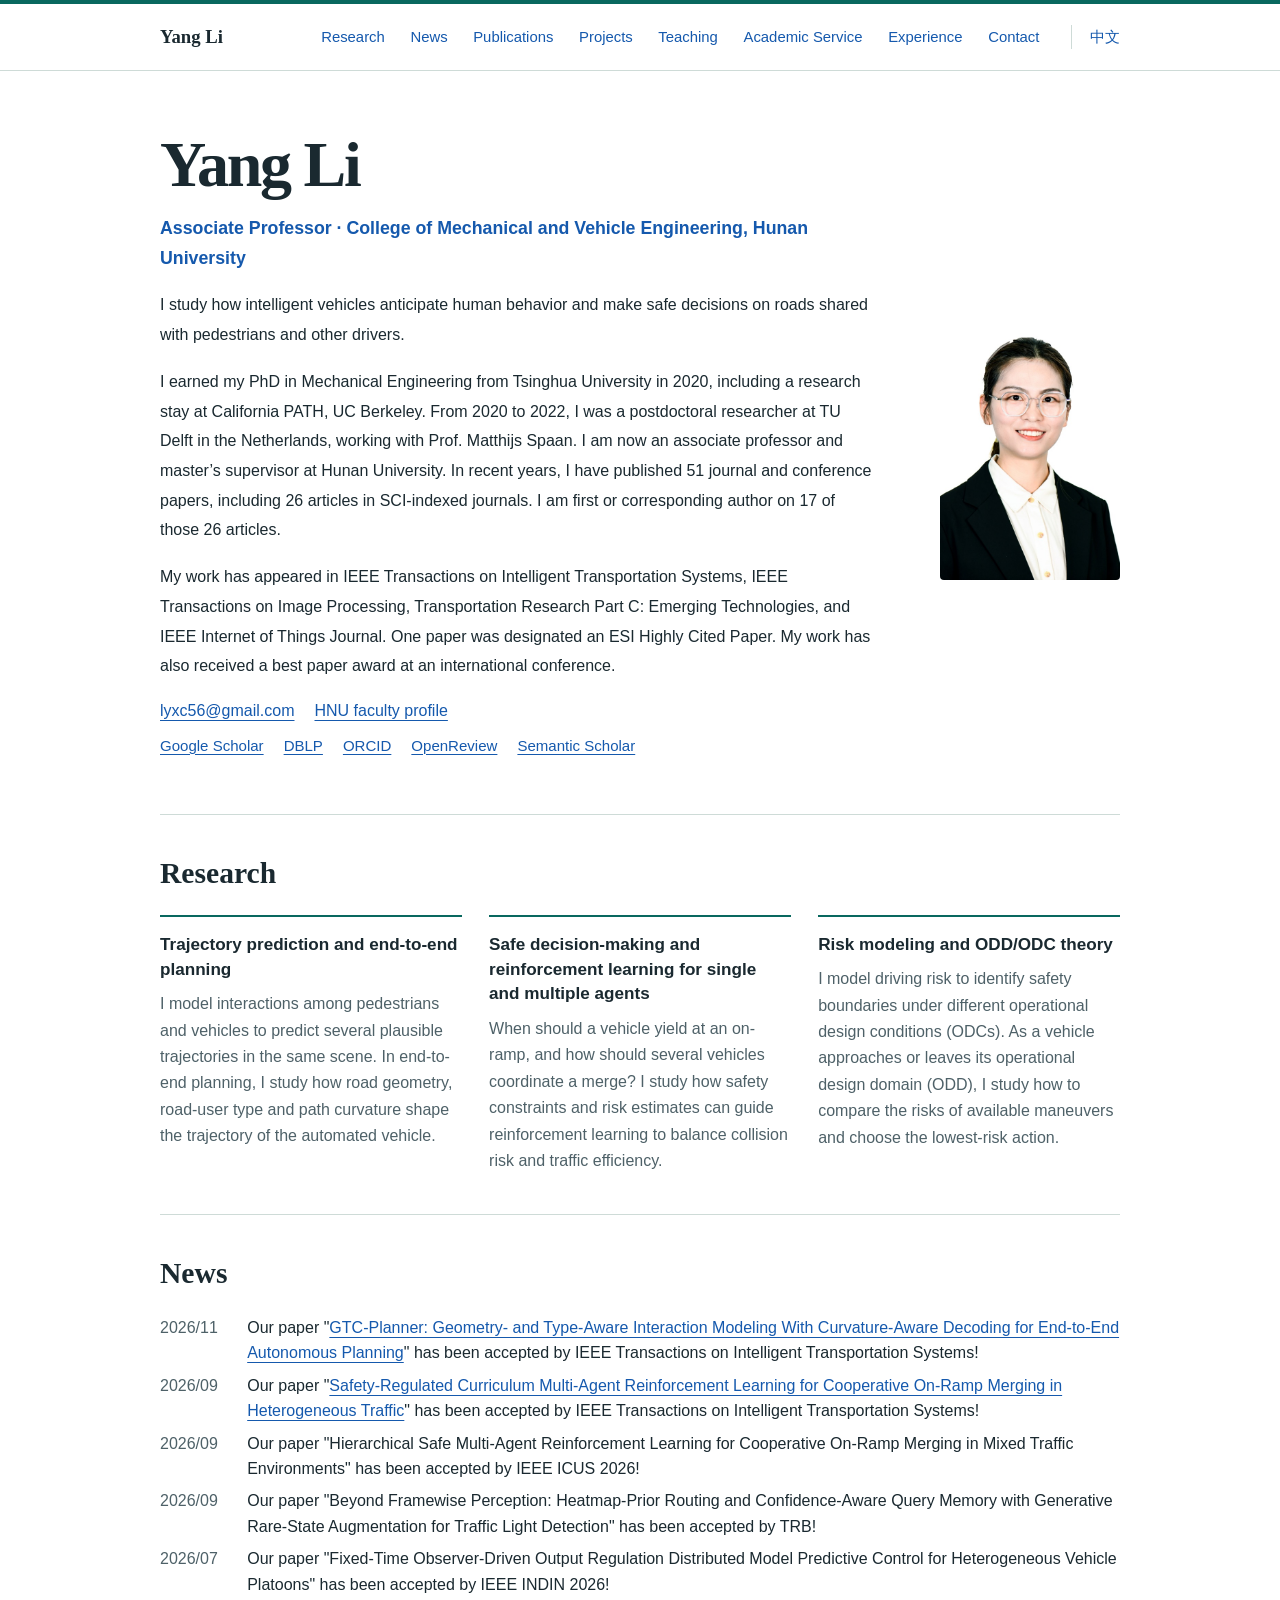
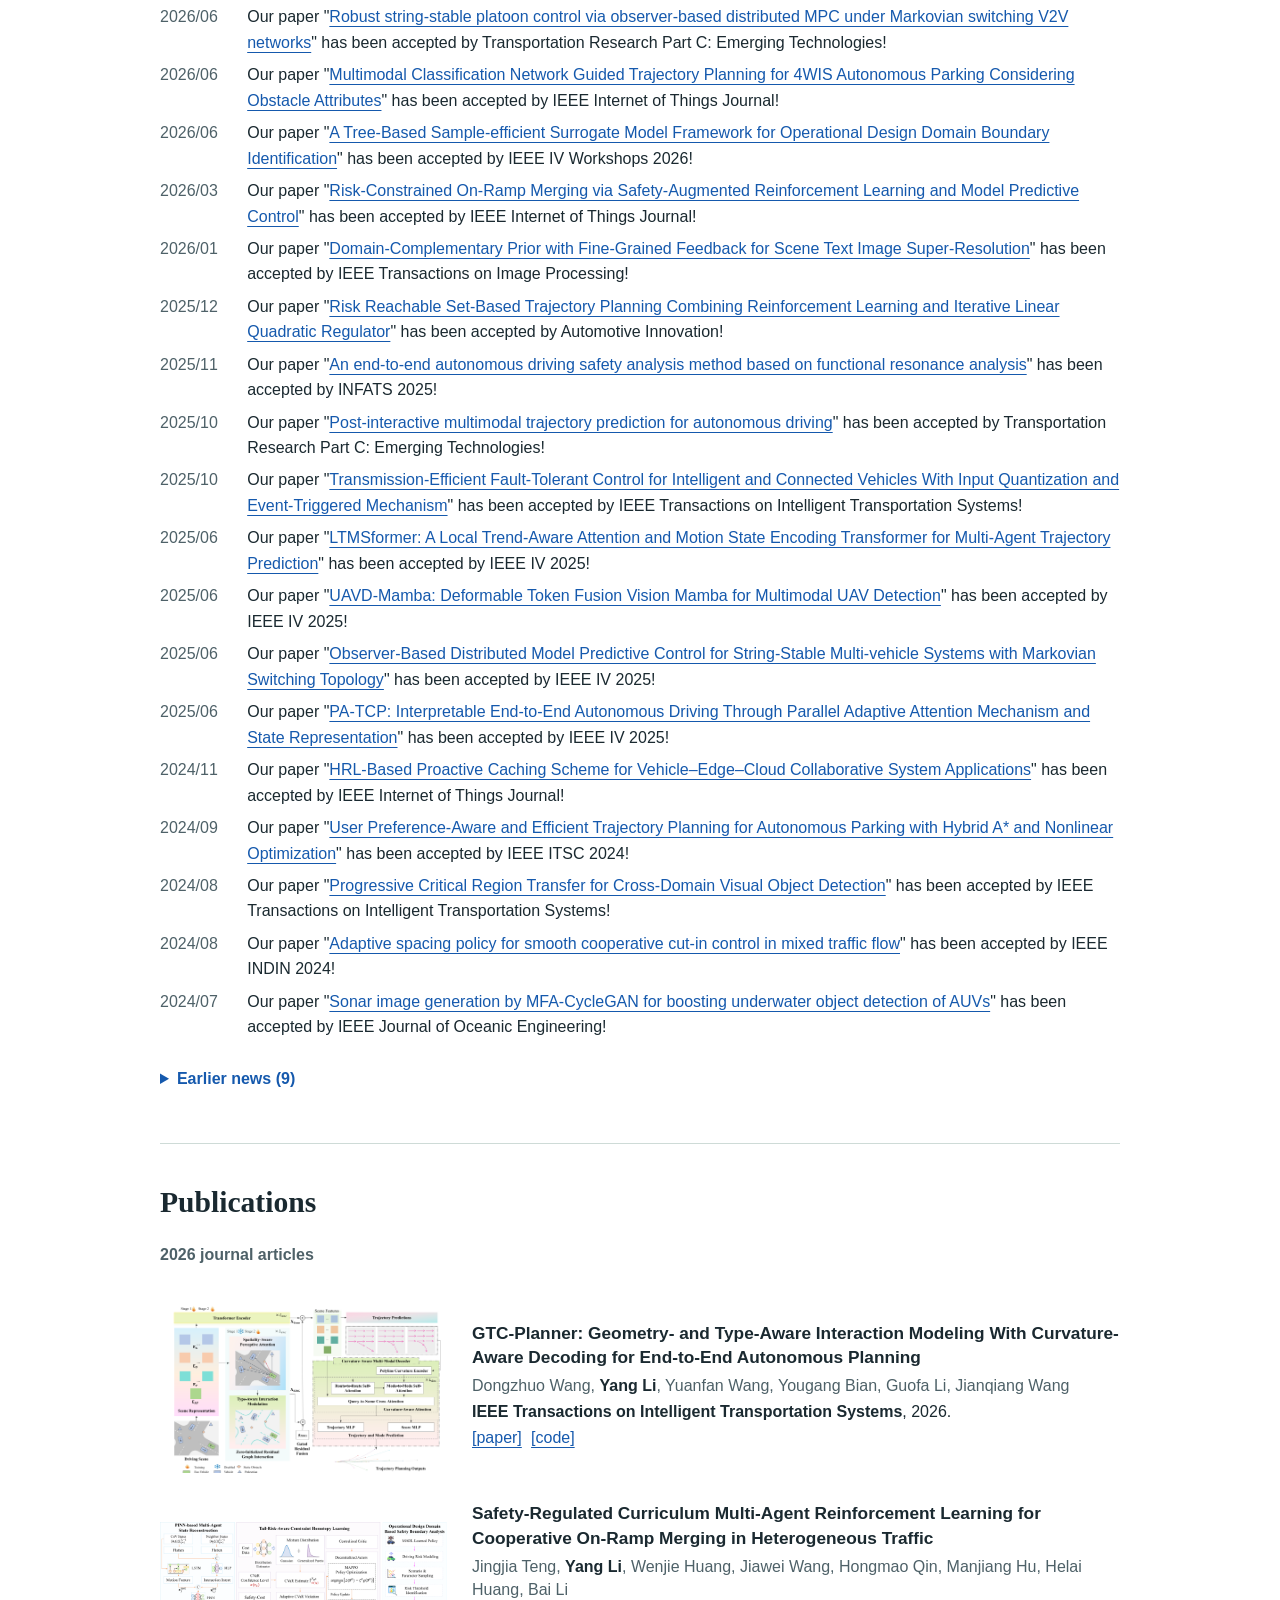
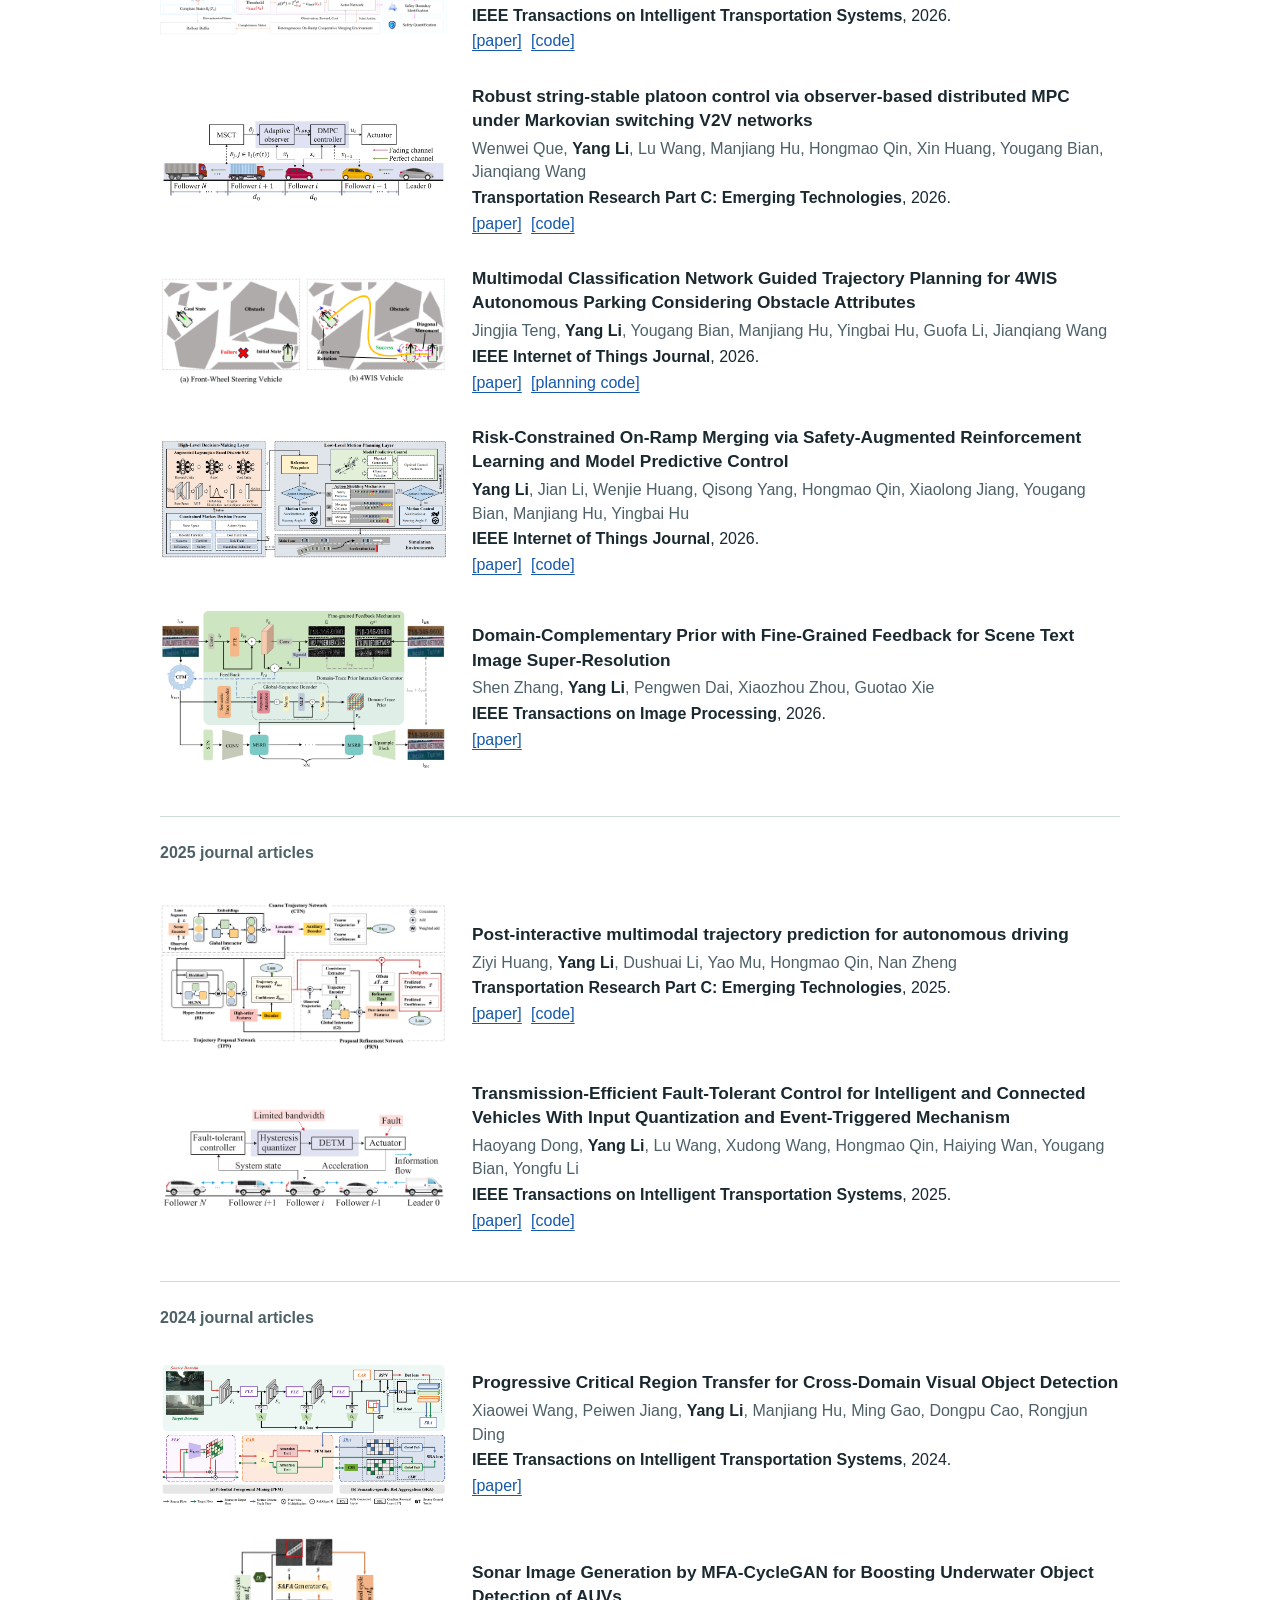
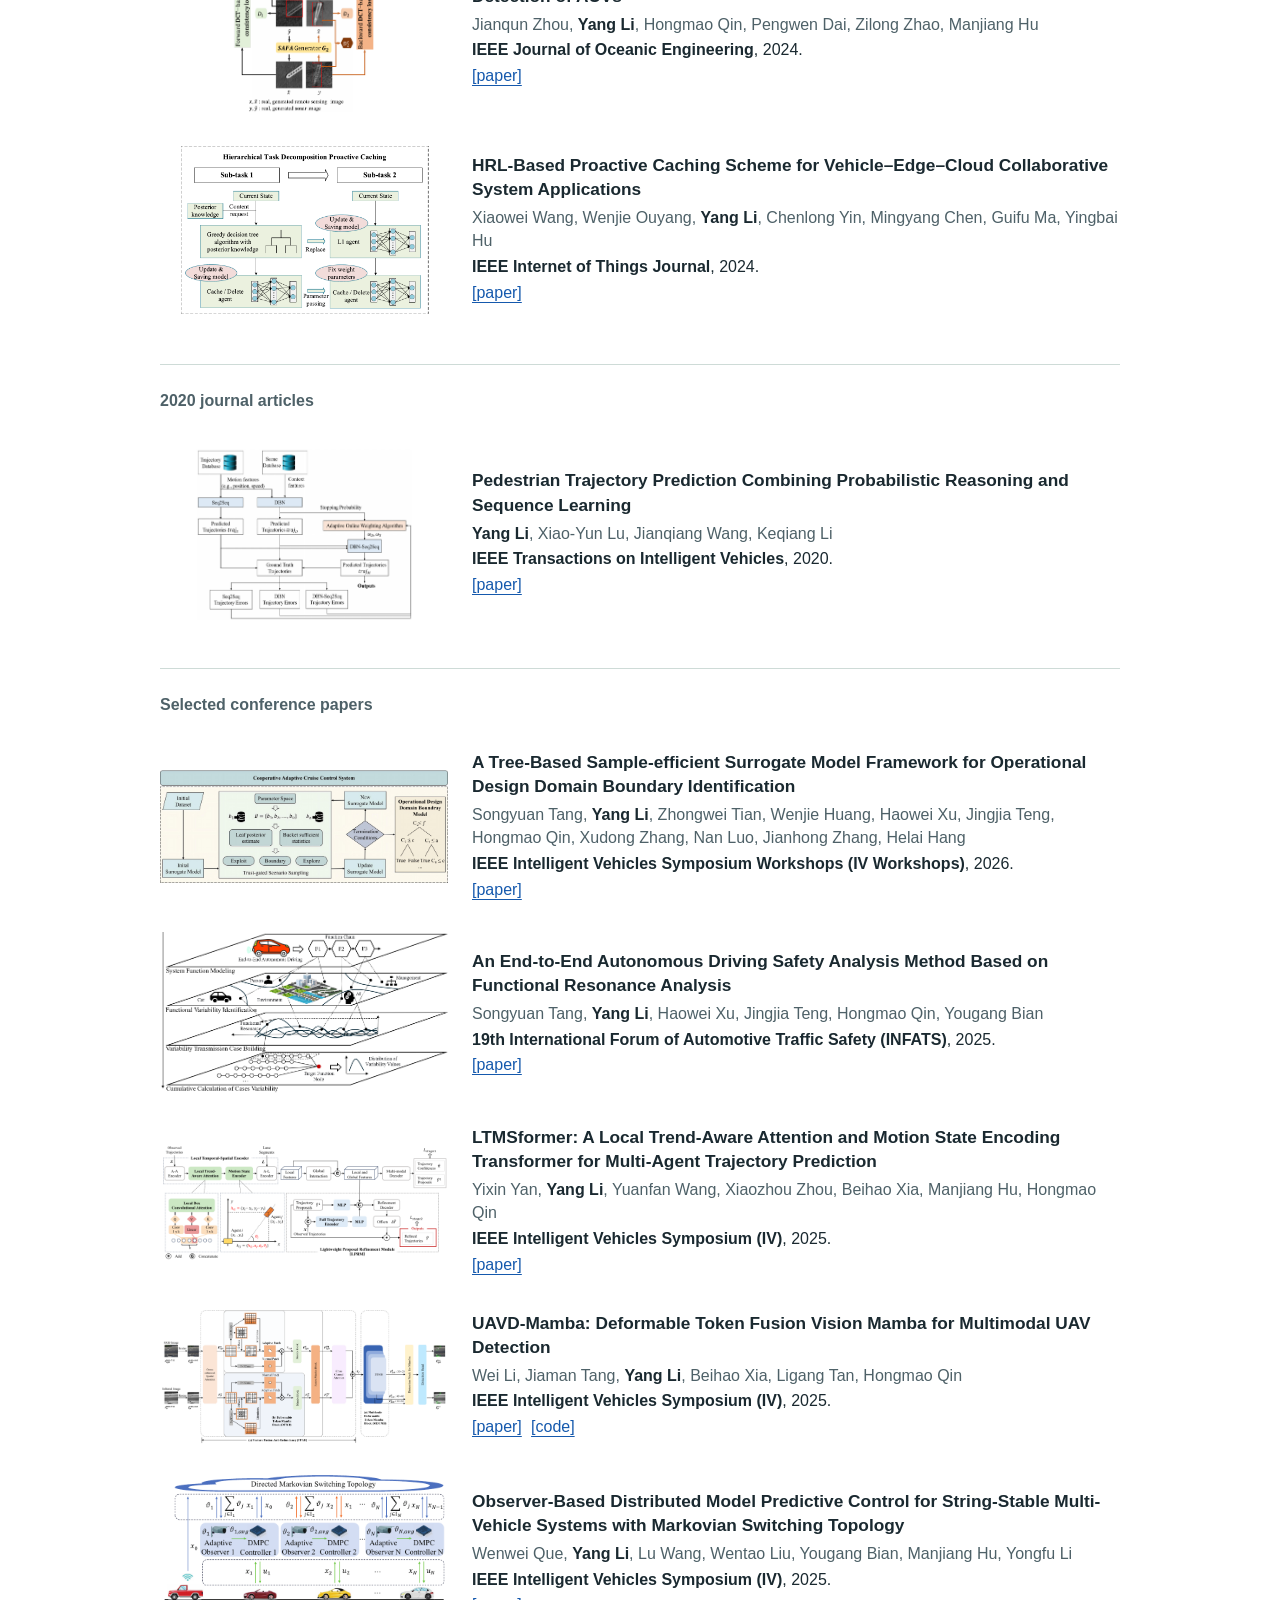
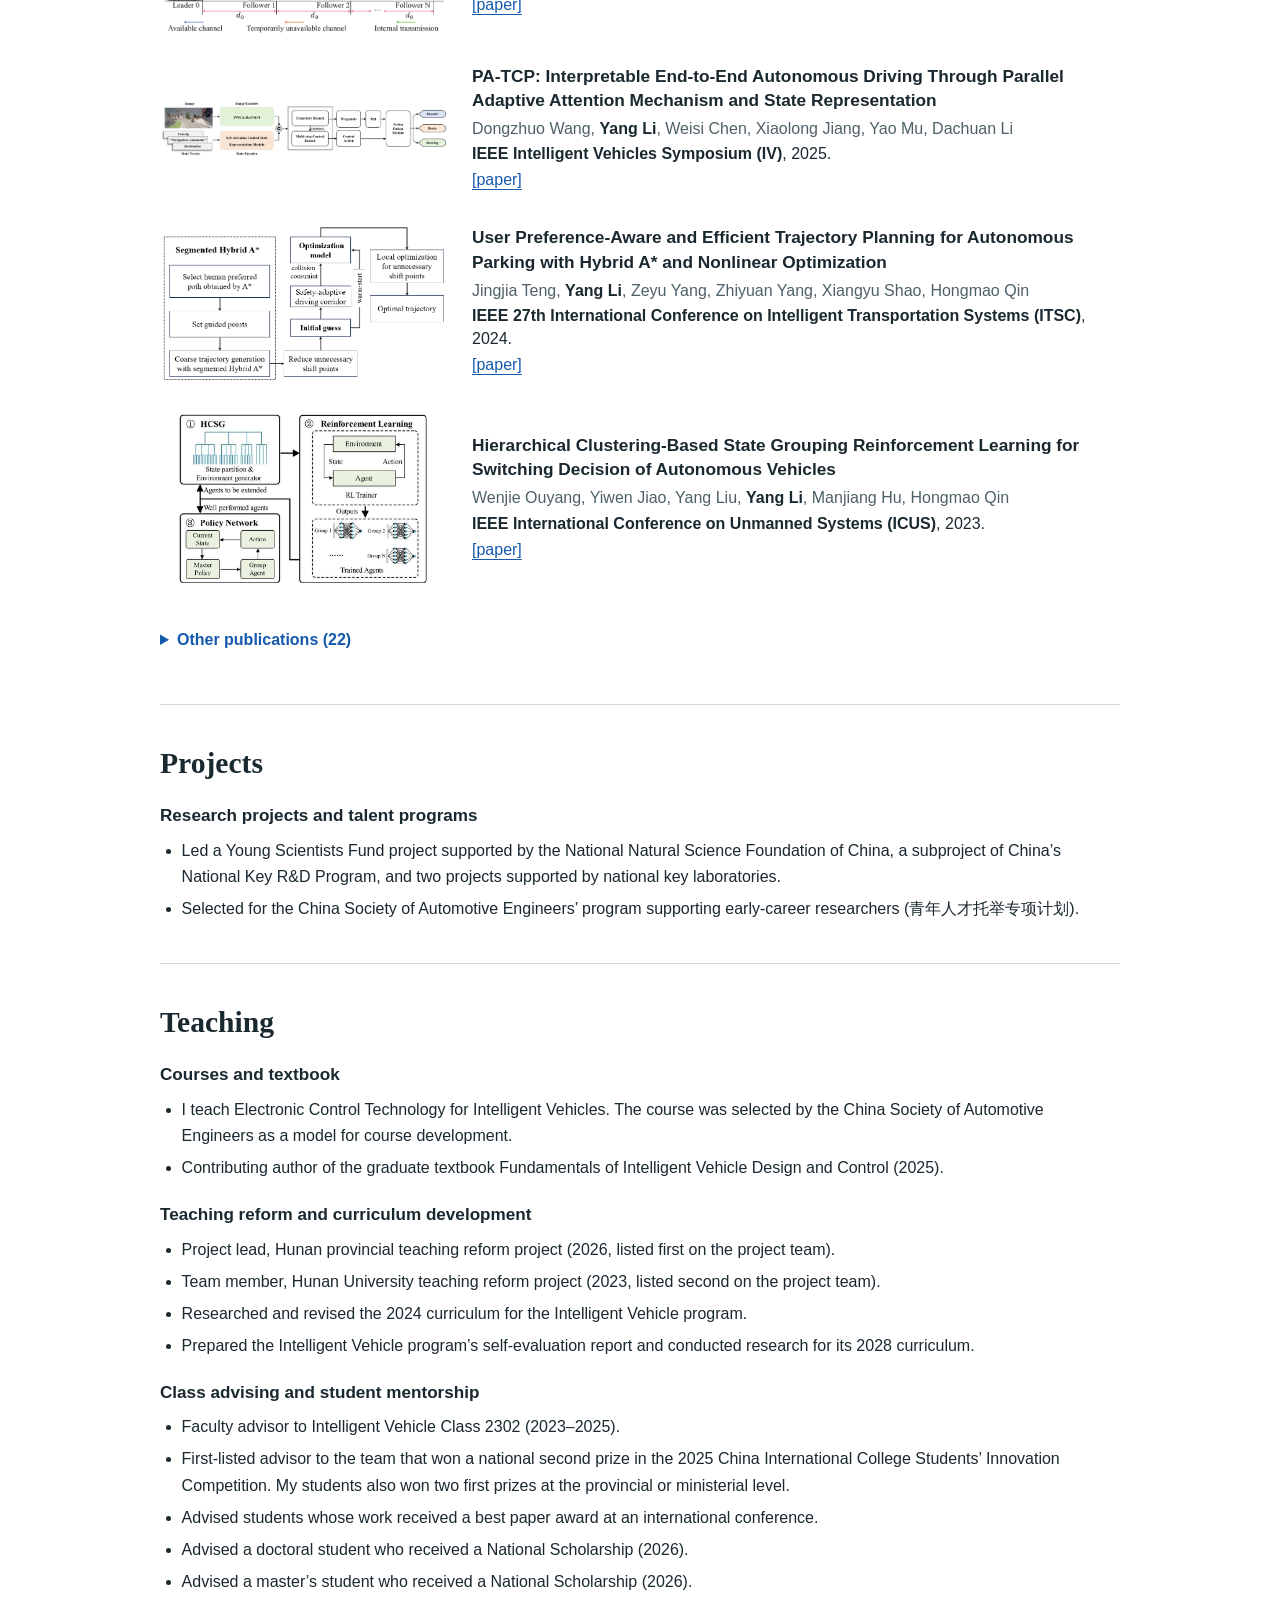
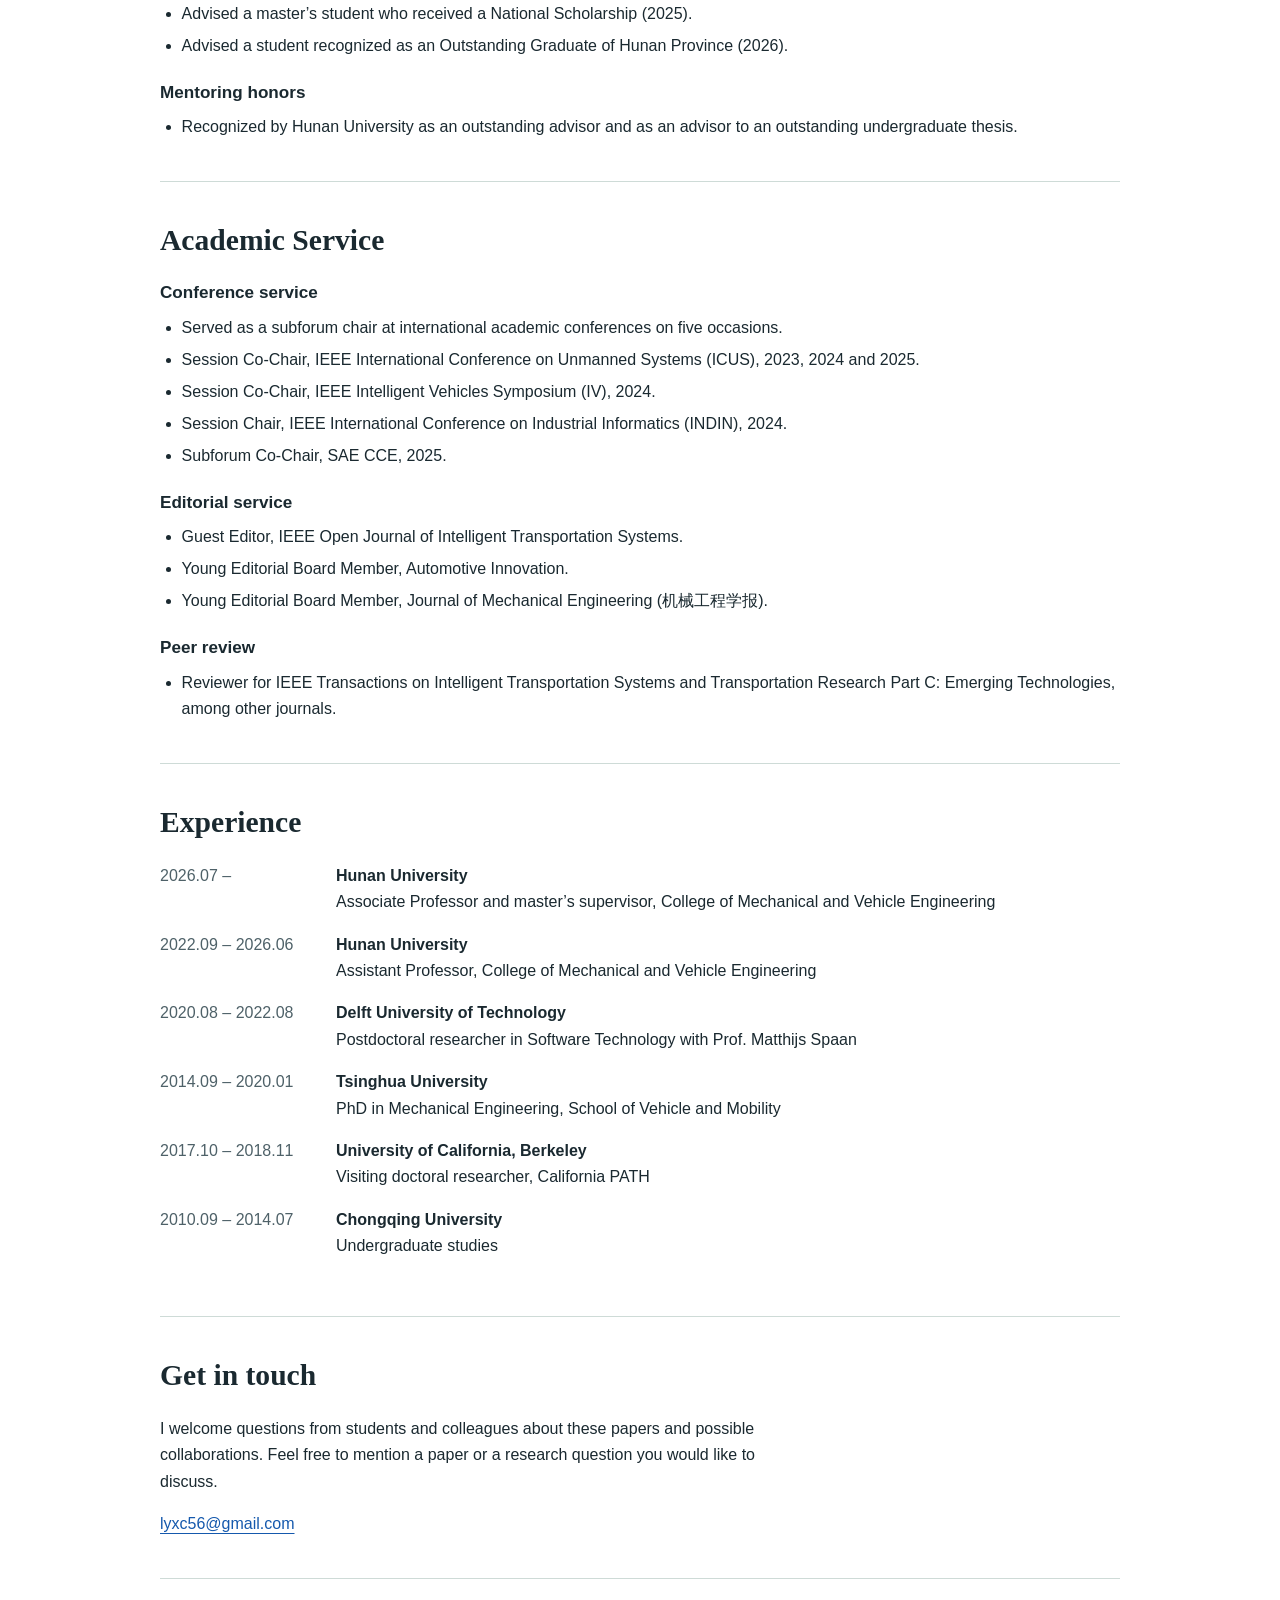
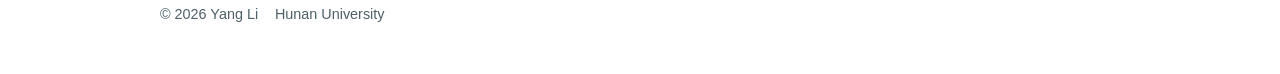
==== commit 652a4270: "Add files via upload" ====
--- a/index.html
+++ b/index.html
@@ -1,149 +1,149 @@
 <!doctype html>
-<html lang="zh-CN"><head><meta charset="utf-8"><meta name="viewport" content="width=device-width, initial-scale=1">
-<title>李洋 · 湖南大学</title><meta name="description" content="李洋，湖南大学副教授。研究自动驾驶决策规划、行人轨迹预测与行车风险评估。">
-<link rel="alternate" hreflang="en" href="en.html"><link rel="alternate" hreflang="zh-CN" href="index.html"><link rel="stylesheet" href="style.css"></head>
-<body><a class="skip" href="#main">跳到正文</a>
-<header><div class="bar"><a class="signature" href="#main">李洋</a><nav><a href="#research">研究方向</a><a href="#news">动态</a><a href="#publications">论文</a><a href="#projects">项目</a><a href="#teaching">教学</a><a href="#service">学术兼职</a><a href="#experience">学术经历</a><a href="#contact">联系</a></nav>
-<a class="language" href="en.html" lang="en">English</a></div></header>
-<main id="main"><section class="hero"><div><h1>李洋</h1>
-<p class="position">副教授 · 湖南大学机械与运载工程学院</p><p class="bio">我研究智能车辆如何理解周围人的行为，并在与行人和其他车辆共享道路时作出安全决策。</p><p class="bio">我于 2020 年获清华大学机械工程博士学位，博士期间曾在加州大学伯克利分校 California PATH 联合培养。2020 至 2022 年，我在荷兰代尔夫特理工大学与 Matthijs Spaan 教授合作开展博士后研究。现为湖南大学机械与运载工程学院副教授、硕士生导师。近年来，我在国际期刊和会议发表论文 51 篇，其中 SCI 期刊论文 26 篇，含第一作者或通讯作者论文 17 篇。</p><p class="bio">论文发表于 IEEE Transactions on Intelligent Transportation Systems、IEEE Transactions on Image Processing、Transportation Research Part C: Emerging Technologies、IEEE Internet of Things Journal 等期刊。其中 1 篇入选 ESI 高被引论文，另获国际会议最佳论文奖 1 项。</p>
-<div class="links"><a href="mailto:lyxc56@gmail.com">lyxc56@gmail.com</a> <a href="https://grzy.hnu.edu.cn/site/index/liyang2">湖南大学教师主页</a></div>
+<html lang="en"><head><meta charset="utf-8"><meta name="viewport" content="width=device-width, initial-scale=1">
+<title>Yang Li · Hunan University</title><meta name="description" content="Yang Li, Associate Professor at Hunan University. Research on autonomous driving, pedestrian trajectory prediction and driving risk assessment.">
+<link rel="alternate" hreflang="en" href="index.html"><link rel="alternate" hreflang="zh-CN" href="zh.html"><link rel="stylesheet" href="style.css"></head>
+<body><a class="skip" href="#main">Skip to content</a>
+<header><div class="bar"><a class="signature" href="#main">Yang Li</a><nav><a href="#research">Research</a><a href="#news">News</a><a href="#publications">Publications</a><a href="#projects">Projects</a><a href="#teaching">Teaching</a><a href="#service">Academic Service</a><a href="#experience">Experience</a><a href="#contact">Contact</a></nav>
+<a class="language" href="zh.html" lang="zh-CN">中文</a></div></header>
+<main id="main"><section class="hero"><div><h1>Yang Li</h1>
+<p class="position">Associate Professor · College of Mechanical and Vehicle Engineering, Hunan University</p><p class="bio">I study how intelligent vehicles anticipate human behavior and make safe decisions on roads shared with pedestrians and other drivers.</p><p class="bio">I earned my PhD in Mechanical Engineering from Tsinghua University in 2020, including a research stay at California PATH, UC Berkeley. From 2020 to 2022, I was a postdoctoral researcher at TU Delft in the Netherlands, working with Prof. Matthijs Spaan. I am now an associate professor and master’s supervisor at Hunan University. In recent years, I have published 51 journal and conference papers, including 26 articles in SCI-indexed journals. I am first or corresponding author on 17 of those 26 articles.</p><p class="bio">My work has appeared in IEEE Transactions on Intelligent Transportation Systems, IEEE Transactions on Image Processing, Transportation Research Part C: Emerging Technologies, and IEEE Internet of Things Journal. One paper was designated an ESI Highly Cited Paper. My work has also received a best paper award at an international conference.</p>
+<div class="links"><a href="mailto:lyxc56@gmail.com">lyxc56@gmail.com</a> <a href="https://grzy.hnu.edu.cn/site/index/liyang2">HNU faculty profile</a></div>
 <div class="links profiles"><a href="https://scholar.google.ca/citations?user=jsO5m0UAAAAJ&amp;hl=en">Google Scholar</a> <a href="https://dblp.org/pid/37/4190-93.html">DBLP</a> <a href="https://orcid.org/0000-0003-3109-0953">ORCID</a> <a href="https://openreview.net/profile?id=%7EYang_Li58">OpenReview</a> <a href="https://www.semanticscholar.org/author/Yang-Li/2254290458">Semantic Scholar</a></div></div>
-<a class="portrait" href="https://hive-lab.hnu.edu.cn/info/1015/1866.htm" aria-label="查看湖南大学智能车辆课题组教师介绍"><img src="assets/portrait.jpg" alt="李洋" width="527" height="800"></a></section>
-<section id="research"><h2>研究方向</h2><div class="research"><article><h3>轨迹预测与端到端规划</h3><p>我研究行人与车辆的运动如何相互影响，预测同一交通场景中多种可能的轨迹。在端到端规划中，我关注道路几何、交通参与者类型和路径曲率如何影响自车的行驶轨迹。</p></article><article><h3>单智能体与多智能体安全决策及强化学习</h3><p>在匝道汇入场景中，一辆车何时应当让行？多辆车又该如何协同？我研究如何将安全约束和风险估计引入强化学习，使车辆在学习决策策略时兼顾碰撞风险与通行效率。</p></article><article><h3>风险建模与 ODD/ODC 理论</h3><p>我研究如何量化行车风险，识别自动驾驶系统在不同运行设计条件（ODC）下的安全边界。在车辆接近或超出设计运行域（ODD）时，我关注如何比较可选动作的风险，作出最小风险决策。</p></article></div></section>
-<section id="news"><h2>动态</h2><ul class="news-list"><li><time datetime="2026-11">2026/11</time><span>我们的论文《<span lang="en"><a href="https://doi.org/10.1109/tits.2026.3743356">GTC-Planner: Geometry- and Type-Aware Interaction Modeling With Curvature-Aware Decoding for End-to-End Autonomous Planning</a></span>》已被 IEEE Transactions on Intelligent Transportation Systems 录用！</span></li><li><time datetime="2026-09">2026/09</time><span>我们的论文《<span lang="en"><a href="https://doi.org/10.1109/tits.2026.3729124">Safety-Regulated Curriculum Multi-Agent Reinforcement Learning for Cooperative On-Ramp Merging in Heterogeneous Traffic</a></span>》已被 IEEE Transactions on Intelligent Transportation Systems 录用！</span></li><li><time datetime="2026-09">2026/09</time><span>我们的论文《<span lang="en">Hierarchical Safe Multi-Agent Reinforcement Learning for Cooperative On-Ramp Merging in Mixed Traffic Environments</span>》已被 IEEE ICUS 2026 录用！</span></li><li><time datetime="2026-09">2026/09</time><span>我们的论文《<span lang="en">Beyond Framewise Perception: Heatmap-Prior Routing and Confidence-Aware Query Memory with Generative Rare-State Augmentation for Traffic Light Detection</span>》已被 TRB 录用！</span></li><li><time datetime="2026-07">2026/07</time><span>我们的论文《<span lang="en">Fixed-Time Observer-Driven Output Regulation Distributed Model Predictive Control for Heterogeneous Vehicle Platoons</span>》已被 IEEE INDIN 2026 录用！</span></li><li><time datetime="2026-06">2026/06</time><span>我们的论文《<span lang="en"><a href="https://doi.org/10.1016/j.trc.2026.105641">Robust string-stable platoon control via observer-based distributed MPC under Markovian switching V2V networks</a></span>》已被 Transportation Research Part C: Emerging Technologies 录用！</span></li><li><time datetime="2026-06">2026/06</time><span>我们的论文《<span lang="en"><a href="https://doi.org/10.1109/jiot.2026.3678248">Multimodal Classification Network Guided Trajectory Planning for 4WIS Autonomous Parking Considering Obstacle Attributes</a></span>》已被 IEEE Internet of Things Journal 录用！</span></li><li><time datetime="2026-06">2026/06</time><span>我们的论文《<span lang="en"><a href="https://doi.org/10.1109/ivworkshops71735.2026.11624131">A Tree-Based Sample-efficient Surrogate Model Framework for Operational Design Domain Boundary Identification</a></span>》已被 IEEE IV Workshops 2026 录用！</span></li><li><time datetime="2026-03">2026/03</time><span>我们的论文《<span lang="en"><a href="https://doi.org/10.1109/jiot.2026.3676898">Risk-Constrained On-Ramp Merging via Safety-Augmented Reinforcement Learning and Model Predictive Control</a></span>》已被 IEEE Internet of Things Journal 录用！</span></li><li><time datetime="2026-01">2026/01</time><span>我们的论文《<span lang="en"><a href="https://doi.org/10.1109/tip.2026.3657246">Domain-Complementary Prior with Fine-Grained Feedback for Scene Text Image Super-Resolution</a></span>》已被 IEEE Transactions on Image Processing 录用！</span></li><li><time datetime="2025-12">2025/12</time><span>我们的论文《<span lang="en"><a href="https://arxiv.org/abs/2503.17398">Risk Reachable Set-Based Trajectory Planning Combining Reinforcement Learning and Iterative Linear Quadratic Regulator</a></span>》已被 Automotive Innovation 录用！</span></li><li><time datetime="2025-11">2025/11</time><span>我们的论文《<span lang="en"><a href="https://infats.hnu.edu.cn/info/1212/4394.htm">An end-to-end autonomous driving safety analysis method based on functional resonance analysis</a></span>》已被 INFATS 2025 录用！</span></li><li><time datetime="2025-10">2025/10</time><span>我们的论文《<span lang="en"><a href="https://doi.org/10.1016/j.trc.2025.105271">Post-interactive multimodal trajectory prediction for autonomous driving</a></span>》已被 Transportation Research Part C: Emerging Technologies 录用！</span></li><li><time datetime="2025-10">2025/10</time><span>我们的论文《<span lang="en"><a href="https://doi.org/10.1109/tits.2025.3579038">Transmission-Efficient Fault-Tolerant Control for Intelligent and Connected Vehicles With Input Quantization and Event-Triggered Mechanism</a></span>》已被 IEEE Transactions on Intelligent Transportation Systems 录用！</span></li><li><time datetime="2025-06">2025/06</time><span>我们的论文《<span lang="en"><a href="https://doi.org/10.1109/iv64158.2025.11097455">LTMSformer: A Local Trend-Aware Attention and Motion State Encoding Transformer for Multi-Agent Trajectory Prediction</a></span>》已被 IEEE IV 2025 录用！</span></li><li><time datetime="2025-06">2025/06</time><span>我们的论文《<span lang="en"><a href="https://doi.org/10.1109/iv64158.2025.11097442">UAVD-Mamba: Deformable Token Fusion Vision Mamba for Multimodal UAV Detection</a></span>》已被 IEEE IV 2025 录用！</span></li><li><time datetime="2025-06">2025/06</time><span>我们的论文《<span lang="en"><a href="https://doi.org/10.1109/iv64158.2025.11097668">Observer-Based Distributed Model Predictive Control for String-Stable Multi-vehicle Systems with Markovian Switching Topology</a></span>》已被 IEEE IV 2025 录用！</span></li><li><time datetime="2025-06">2025/06</time><span>我们的论文《<span lang="en"><a href="https://doi.org/10.1109/iv64158.2025.11097569">PA-TCP: Interpretable End-to-End Autonomous Driving Through Parallel Adaptive Attention Mechanism and State Representation</a></span>》已被 IEEE IV 2025 录用！</span></li><li><time datetime="2024-11">2024/11</time><span>我们的论文《<span lang="en"><a href="https://doi.org/10.1109/jiot.2024.3506713">HRL-Based Proactive Caching Scheme for Vehicle–Edge–Cloud Collaborative System Applications</a></span>》已被 IEEE Internet of Things Journal 录用！</span></li><li><time datetime="2024-09">2024/09</time><span>我们的论文《<span lang="en"><a href="https://doi.org/10.1109/itsc58415.2024.10919710">User Preference-Aware and Efficient Trajectory Planning for Autonomous Parking with Hybrid A* and Nonlinear Optimization</a></span>》已被 IEEE ITSC 2024 录用！</span></li><li><time datetime="2024-08">2024/08</time><span>我们的论文《<span lang="en"><a href="https://doi.org/10.1109/tits.2024.3382841">Progressive Critical Region Transfer for Cross-Domain Visual Object Detection</a></span>》已被 IEEE Transactions on Intelligent Transportation Systems 录用！</span></li><li><time datetime="2024-08">2024/08</time><span>我们的论文《<span lang="en"><a href="https://doi.org/10.1109/indin58382.2024.10774505">Adaptive spacing policy for smooth cooperative cut-in control in mixed traffic flow</a></span>》已被 IEEE INDIN 2024 录用！</span></li><li><time datetime="2024-07">2024/07</time><span>我们的论文《<span lang="en"><a href="https://doi.org/10.1109/joe.2024.3350746">Sonar image generation by MFA-CycleGAN for boosting underwater object detection of AUVs</a></span>》已被 IEEE Journal of Oceanic Engineering 录用！</span></li></ul><details><summary>更早动态（9 条）</summary><ul class="news-list"><li><time datetime="2023-10">2023/10</time><span>我们的论文《<span lang="en"><a href="https://doi.org/10.1109/ICUS58632.2023.10318413">Hierarchical Clustering-Based State Grouping Reinforcement Learning for Switching Decision of Autonomous Vehicles</a></span>》已被 IEEE ICUS 2023 录用！</span></li><li><time datetime="2020">2020</time><span>我们的论文《<span lang="en"><a href="https://doi.org/10.1109/TIV.2020.2966117">Pedestrian trajectory prediction combining probabilistic reasoning and sequence learning</a></span>》已被 IEEE Transactions on Intelligent Vehicles 录用！</span></li><li><time datetime="2020">2020</time><span>我们的论文《<span lang="en"><a href="https://doi.org/10.1109/MITS.2019.2907633">Threat assessment techniques in intelligent vehicles: A comparative survey</a></span>》已被 IEEE Intelligent Transportation Systems Magazine 录用！</span></li><li><time datetime="2019-10">2019/10</time><span>我们的论文《<span lang="en"><a href="https://doi.org/10.1109/ITSC.2019.8916926">Pedestrian Trajectory Prediction at Un-Signalized Intersection Using Probabilistic Reasoning and Sequence Learning</a></span>》已被 IEEE ITSC 2019 录用！</span></li><li><time datetime="2019-06">2019/06</time><span>我们的论文《<span lang="en"><a href="https://doi.org/10.1109/IVS.2019.8814183">Pedestrian Trajectory Prediction with Learning-based Approaches: A Comparative Study</a></span>》已被 IEEE IV 2019 录用！</span></li><li><time datetime="2018">2018</time><span>我们的论文《<span lang="en"><a href="https://doi.org/10.1016/j.aap.2017.05.009">Crash probability estimation via quantifying driver hazard perception</a></span>》已被 Accident Analysis &amp; Prevention 录用！</span></li><li><time datetime="2017-08">2017/08</time><span>我们的论文《<span lang="en"><a href="https://doi.org/10.1109/ICTIS.2017.8047829">Braking assistance algorithm considering driver characteristics at signalized intersection</a></span>》已被 ICTIS 2017 录用！</span></li><li><time datetime="2017">2017</time><span>我们的论文《<span lang="en"><a href="https://doi.org/10.1007/s11771-017-3553-2">Model calibration concerning risk coefficients of driving safety field model</a></span>》已被 Journal of Central South University 录用！</span></li><li><time datetime="2016-11">2016/11</time><span>我们的论文《<span lang="en"><a href="https://doi.org/10.1109/ITSC.2016.7795923">Evaluation of Forward Collision Avoidance system using driver&#x27;s hazard perception</a></span>》已被 IEEE ITSC 2016 录用！</span></li></ul></details></section>
-<section id="publications"><h2>发表论文</h2>
-<h3 class="publication-year">2026 年期刊论文</h3><article class="publication">
-<a class="method-figure" href="assets/gtc-planner.png"><img src="assets/gtc-planner.png" alt="GTC-Planner 总体架构（图 2）" loading="lazy"></a>
+<a class="portrait" href="https://hive-lab.hnu.edu.cn/info/1015/1866.htm" aria-label="View profile at the HNU intelligent vehicles group"><img src="assets/portrait.jpg" alt="Yang Li" width="527" height="800"></a></section>
+<section id="research"><h2>Research</h2><div class="research"><article><h3>Trajectory prediction and end-to-end planning</h3><p>I model interactions among pedestrians and vehicles to predict several plausible trajectories in the same scene. In end-to-end planning, I study how road geometry, road-user type and path curvature shape the trajectory of the automated vehicle.</p></article><article><h3>Safe decision-making and reinforcement learning for single and multiple agents</h3><p>When should a vehicle yield at an on-ramp, and how should several vehicles coordinate a merge? I study how safety constraints and risk estimates can guide reinforcement learning to balance collision risk and traffic efficiency.</p></article><article><h3>Risk modeling and ODD/ODC theory</h3><p>I model driving risk to identify safety boundaries under different operational design conditions (ODCs). As a vehicle approaches or leaves its operational design domain (ODD), I study how to compare the risks of available maneuvers and choose the lowest-risk action.</p></article></div></section>
+<section id="news"><h2>News</h2><ul class="news-list"><li><time datetime="2026-11">2026/11</time><span>Our paper "<span lang="en"><a href="https://doi.org/10.1109/tits.2026.3743356">GTC-Planner: Geometry- and Type-Aware Interaction Modeling With Curvature-Aware Decoding for End-to-End Autonomous Planning</a></span>" has been accepted by IEEE Transactions on Intelligent Transportation Systems!</span></li><li><time datetime="2026-09">2026/09</time><span>Our paper "<span lang="en"><a href="https://doi.org/10.1109/tits.2026.3729124">Safety-Regulated Curriculum Multi-Agent Reinforcement Learning for Cooperative On-Ramp Merging in Heterogeneous Traffic</a></span>" has been accepted by IEEE Transactions on Intelligent Transportation Systems!</span></li><li><time datetime="2026-09">2026/09</time><span>Our paper "<span lang="en">Hierarchical Safe Multi-Agent Reinforcement Learning for Cooperative On-Ramp Merging in Mixed Traffic Environments</span>" has been accepted by IEEE ICUS 2026!</span></li><li><time datetime="2026-09">2026/09</time><span>Our paper "<span lang="en">Beyond Framewise Perception: Heatmap-Prior Routing and Confidence-Aware Query Memory with Generative Rare-State Augmentation for Traffic Light Detection</span>" has been accepted by TRB!</span></li><li><time datetime="2026-07">2026/07</time><span>Our paper "<span lang="en">Fixed-Time Observer-Driven Output Regulation Distributed Model Predictive Control for Heterogeneous Vehicle Platoons</span>" has been accepted by IEEE INDIN 2026!</span></li><li><time datetime="2026-06">2026/06</time><span>Our paper "<span lang="en"><a href="https://doi.org/10.1016/j.trc.2026.105641">Robust string-stable platoon control via observer-based distributed MPC under Markovian switching V2V networks</a></span>" has been accepted by Transportation Research Part C: Emerging Technologies!</span></li><li><time datetime="2026-06">2026/06</time><span>Our paper "<span lang="en"><a href="https://doi.org/10.1109/jiot.2026.3678248">Multimodal Classification Network Guided Trajectory Planning for 4WIS Autonomous Parking Considering Obstacle Attributes</a></span>" has been accepted by IEEE Internet of Things Journal!</span></li><li><time datetime="2026-06">2026/06</time><span>Our paper "<span lang="en"><a href="https://doi.org/10.1109/ivworkshops71735.2026.11624131">A Tree-Based Sample-efficient Surrogate Model Framework for Operational Design Domain Boundary Identification</a></span>" has been accepted by IEEE IV Workshops 2026!</span></li><li><time datetime="2026-03">2026/03</time><span>Our paper "<span lang="en"><a href="https://doi.org/10.1109/jiot.2026.3676898">Risk-Constrained On-Ramp Merging via Safety-Augmented Reinforcement Learning and Model Predictive Control</a></span>" has been accepted by IEEE Internet of Things Journal!</span></li><li><time datetime="2026-01">2026/01</time><span>Our paper "<span lang="en"><a href="https://doi.org/10.1109/tip.2026.3657246">Domain-Complementary Prior with Fine-Grained Feedback for Scene Text Image Super-Resolution</a></span>" has been accepted by IEEE Transactions on Image Processing!</span></li><li><time datetime="2025-12">2025/12</time><span>Our paper "<span lang="en"><a href="https://arxiv.org/abs/2503.17398">Risk Reachable Set-Based Trajectory Planning Combining Reinforcement Learning and Iterative Linear Quadratic Regulator</a></span>" has been accepted by Automotive Innovation!</span></li><li><time datetime="2025-11">2025/11</time><span>Our paper "<span lang="en"><a href="https://infats.hnu.edu.cn/info/1212/4394.htm">An end-to-end autonomous driving safety analysis method based on functional resonance analysis</a></span>" has been accepted by INFATS 2025!</span></li><li><time datetime="2025-10">2025/10</time><span>Our paper "<span lang="en"><a href="https://doi.org/10.1016/j.trc.2025.105271">Post-interactive multimodal trajectory prediction for autonomous driving</a></span>" has been accepted by Transportation Research Part C: Emerging Technologies!</span></li><li><time datetime="2025-10">2025/10</time><span>Our paper "<span lang="en"><a href="https://doi.org/10.1109/tits.2025.3579038">Transmission-Efficient Fault-Tolerant Control for Intelligent and Connected Vehicles With Input Quantization and Event-Triggered Mechanism</a></span>" has been accepted by IEEE Transactions on Intelligent Transportation Systems!</span></li><li><time datetime="2025-06">2025/06</time><span>Our paper "<span lang="en"><a href="https://doi.org/10.1109/iv64158.2025.11097455">LTMSformer: A Local Trend-Aware Attention and Motion State Encoding Transformer for Multi-Agent Trajectory Prediction</a></span>" has been accepted by IEEE IV 2025!</span></li><li><time datetime="2025-06">2025/06</time><span>Our paper "<span lang="en"><a href="https://doi.org/10.1109/iv64158.2025.11097442">UAVD-Mamba: Deformable Token Fusion Vision Mamba for Multimodal UAV Detection</a></span>" has been accepted by IEEE IV 2025!</span></li><li><time datetime="2025-06">2025/06</time><span>Our paper "<span lang="en"><a href="https://doi.org/10.1109/iv64158.2025.11097668">Observer-Based Distributed Model Predictive Control for String-Stable Multi-vehicle Systems with Markovian Switching Topology</a></span>" has been accepted by IEEE IV 2025!</span></li><li><time datetime="2025-06">2025/06</time><span>Our paper "<span lang="en"><a href="https://doi.org/10.1109/iv64158.2025.11097569">PA-TCP: Interpretable End-to-End Autonomous Driving Through Parallel Adaptive Attention Mechanism and State Representation</a></span>" has been accepted by IEEE IV 2025!</span></li><li><time datetime="2024-11">2024/11</time><span>Our paper "<span lang="en"><a href="https://doi.org/10.1109/jiot.2024.3506713">HRL-Based Proactive Caching Scheme for Vehicle–Edge–Cloud Collaborative System Applications</a></span>" has been accepted by IEEE Internet of Things Journal!</span></li><li><time datetime="2024-09">2024/09</time><span>Our paper "<span lang="en"><a href="https://doi.org/10.1109/itsc58415.2024.10919710">User Preference-Aware and Efficient Trajectory Planning for Autonomous Parking with Hybrid A* and Nonlinear Optimization</a></span>" has been accepted by IEEE ITSC 2024!</span></li><li><time datetime="2024-08">2024/08</time><span>Our paper "<span lang="en"><a href="https://doi.org/10.1109/tits.2024.3382841">Progressive Critical Region Transfer for Cross-Domain Visual Object Detection</a></span>" has been accepted by IEEE Transactions on Intelligent Transportation Systems!</span></li><li><time datetime="2024-08">2024/08</time><span>Our paper "<span lang="en"><a href="https://doi.org/10.1109/indin58382.2024.10774505">Adaptive spacing policy for smooth cooperative cut-in control in mixed traffic flow</a></span>" has been accepted by IEEE INDIN 2024!</span></li><li><time datetime="2024-07">2024/07</time><span>Our paper "<span lang="en"><a href="https://doi.org/10.1109/joe.2024.3350746">Sonar image generation by MFA-CycleGAN for boosting underwater object detection of AUVs</a></span>" has been accepted by IEEE Journal of Oceanic Engineering!</span></li></ul><details><summary>Earlier news (9)</summary><ul class="news-list"><li><time datetime="2023-10">2023/10</time><span>Our paper "<span lang="en"><a href="https://doi.org/10.1109/ICUS58632.2023.10318413">Hierarchical Clustering-Based State Grouping Reinforcement Learning for Switching Decision of Autonomous Vehicles</a></span>" has been accepted by IEEE ICUS 2023!</span></li><li><time datetime="2020">2020</time><span>Our paper "<span lang="en"><a href="https://doi.org/10.1109/TIV.2020.2966117">Pedestrian trajectory prediction combining probabilistic reasoning and sequence learning</a></span>" has been accepted by IEEE Transactions on Intelligent Vehicles!</span></li><li><time datetime="2020">2020</time><span>Our paper "<span lang="en"><a href="https://doi.org/10.1109/MITS.2019.2907633">Threat assessment techniques in intelligent vehicles: A comparative survey</a></span>" has been accepted by IEEE Intelligent Transportation Systems Magazine!</span></li><li><time datetime="2019-10">2019/10</time><span>Our paper "<span lang="en"><a href="https://doi.org/10.1109/ITSC.2019.8916926">Pedestrian Trajectory Prediction at Un-Signalized Intersection Using Probabilistic Reasoning and Sequence Learning</a></span>" has been accepted by IEEE ITSC 2019!</span></li><li><time datetime="2019-06">2019/06</time><span>Our paper "<span lang="en"><a href="https://doi.org/10.1109/IVS.2019.8814183">Pedestrian Trajectory Prediction with Learning-based Approaches: A Comparative Study</a></span>" has been accepted by IEEE IV 2019!</span></li><li><time datetime="2018">2018</time><span>Our paper "<span lang="en"><a href="https://doi.org/10.1016/j.aap.2017.05.009">Crash probability estimation via quantifying driver hazard perception</a></span>" has been accepted by Accident Analysis &amp; Prevention!</span></li><li><time datetime="2017-08">2017/08</time><span>Our paper "<span lang="en"><a href="https://doi.org/10.1109/ICTIS.2017.8047829">Braking assistance algorithm considering driver characteristics at signalized intersection</a></span>" has been accepted by ICTIS 2017!</span></li><li><time datetime="2017">2017</time><span>Our paper "<span lang="en"><a href="https://doi.org/10.1007/s11771-017-3553-2">Model calibration concerning risk coefficients of driving safety field model</a></span>" has been accepted by Journal of Central South University!</span></li><li><time datetime="2016-11">2016/11</time><span>Our paper "<span lang="en"><a href="https://doi.org/10.1109/ITSC.2016.7795923">Evaluation of Forward Collision Avoidance system using driver&#x27;s hazard perception</a></span>" has been accepted by IEEE ITSC 2016!</span></li></ul></details></section>
+<section id="publications"><h2>Publications</h2>
+<h3 class="publication-year">2026 journal articles</h3><article class="publication">
+<a class="method-figure" href="assets/gtc-planner.png"><img src="assets/gtc-planner.png" alt="GTC-Planner architecture (Fig. 2)" loading="lazy"></a>
 <div><h4 lang="en"><a href="https://doi.org/10.1109/tits.2026.3743356">GTC-Planner: Geometry- and Type-Aware Interaction Modeling With Curvature-Aware Decoding for End-to-End Autonomous Planning</a></h4>
-<p class="authors" lang="en">Dongzhuo Wang, <strong lang="zh-CN">李洋</strong>, Yuanfan Wang, Yougang Bian, Guofa Li, Jianqiang Wang</p>
+<p class="authors" lang="en">Dongzhuo Wang, <strong>Yang Li</strong>, Yuanfan Wang, Yougang Bian, Guofa Li, Jianqiang Wang</p>
 <p lang="en"><strong>IEEE Transactions on Intelligent Transportation Systems</strong>, 2026.</p>
-<p class="publication-links"><a href="https://doi.org/10.1109/tits.2026.3743356">[论文]</a> <a href="https://github.com/wdz-phd/GTC-Planner">[源码]</a></p></div>
+<p class="publication-links"><a href="https://doi.org/10.1109/tits.2026.3743356">[paper]</a> <a href="https://github.com/wdz-phd/GTC-Planner">[code]</a></p></div>
 </article><article class="publication">
-<a class="method-figure" href="assets/curriculum-merging.png"><img src="assets/curriculum-merging.png" alt="SRMARL 总体框架（图 2）" loading="lazy"></a>
+<a class="method-figure" href="assets/curriculum-merging.png"><img src="assets/curriculum-merging.png" alt="Overview of the SRMARL framework (Fig. 2)" loading="lazy"></a>
 <div><h4 lang="en"><a href="https://doi.org/10.1109/tits.2026.3729124">Safety-Regulated Curriculum Multi-Agent Reinforcement Learning for Cooperative On-Ramp Merging in Heterogeneous Traffic</a></h4>
-<p class="authors" lang="en">Jingjia Teng, <strong lang="zh-CN">李洋</strong>, Wenjie Huang, Jiawei Wang, Hongmao Qin, Manjiang Hu, Helai Huang, Bai Li</p>
+<p class="authors" lang="en">Jingjia Teng, <strong>Yang Li</strong>, Wenjie Huang, Jiawei Wang, Hongmao Qin, Manjiang Hu, Helai Huang, Bai Li</p>
 <p lang="en"><strong>IEEE Transactions on Intelligent Transportation Systems</strong>, 2026.</p>
-<p class="publication-links"><a href="https://doi.org/10.1109/tits.2026.3729124">[论文]</a> <a href="https://github.com/Makabaka0000/SRMARL">[源码]</a></p></div>
+<p class="publication-links"><a href="https://doi.org/10.1109/tits.2026.3729124">[paper]</a> <a href="https://github.com/Makabaka0000/SRMARL">[code]</a></p></div>
 </article><article class="publication">
-<a class="method-figure" href="assets/platoon.png"><img src="assets/platoon.png" alt="车队分布式模型预测控制框架（图 1）" loading="lazy"></a>
+<a class="method-figure" href="assets/platoon.png"><img src="assets/platoon.png" alt="Distributed model predictive control framework for vehicle platoons (Fig. 1)" loading="lazy"></a>
 <div><h4 lang="en"><a href="https://doi.org/10.1016/j.trc.2026.105641">Robust string-stable platoon control via observer-based distributed MPC under Markovian switching V2V networks</a></h4>
-<p class="authors" lang="en">Wenwei Que, <strong lang="zh-CN">李洋</strong>, Lu Wang, Manjiang Hu, Hongmao Qin, Xin Huang, Yougang Bian, Jianqiang Wang</p>
+<p class="authors" lang="en">Wenwei Que, <strong>Yang Li</strong>, Lu Wang, Manjiang Hu, Hongmao Qin, Xin Huang, Yougang Bian, Jianqiang Wang</p>
 <p lang="en"><strong>Transportation Research Part C: Emerging Technologies</strong>, 2026.</p>
-<p class="publication-links"><a href="https://doi.org/10.1016/j.trc.2026.105641">[论文]</a> <a href="https://github.com/Yangli0505/Observer-DMPC-Platoon">[源码]</a></p></div>
+<p class="publication-links"><a href="https://doi.org/10.1016/j.trc.2026.105641">[paper]</a> <a href="https://github.com/Yangli0505/Observer-DMPC-Platoon">[code]</a></p></div>
 </article><article class="publication">
-<a class="method-figure" href="assets/parking.png"><img src="assets/parking.png" alt="前轮转向与四轮独立转向车辆的避障轨迹对比（图 1）" loading="lazy"></a>
+<a class="method-figure" href="assets/parking.png"><img src="assets/parking.png" alt="Obstacle avoidance paths with front-wheel steering and four-wheel independent steering (Fig. 1)" loading="lazy"></a>
 <div><h4 lang="en"><a href="https://doi.org/10.1109/jiot.2026.3678248">Multimodal Classification Network Guided Trajectory Planning for 4WIS Autonomous Parking Considering Obstacle Attributes</a></h4>
-<p class="authors" lang="en">Jingjia Teng, <strong lang="zh-CN">李洋</strong>, Yougang Bian, Manjiang Hu, Yingbai Hu, Guofa Li, Jianqiang Wang</p>
+<p class="authors" lang="en">Jingjia Teng, <strong>Yang Li</strong>, Yougang Bian, Manjiang Hu, Yingbai Hu, Guofa Li, Jianqiang Wang</p>
 <p lang="en"><strong>IEEE Internet of Things Journal</strong>, 2026.</p>
-<p class="publication-links"><a href="https://doi.org/10.1109/jiot.2026.3678248">[论文]</a> <a href="https://github.com/Makabaka0000/4WIS_Vehicle_Trajectory_planning/tree/main/planning">[规划源码]</a></p></div>
+<p class="publication-links"><a href="https://doi.org/10.1109/jiot.2026.3678248">[paper]</a> <a href="https://github.com/Makabaka0000/4WIS_Vehicle_Trajectory_planning/tree/main/planning">[planning code]</a></p></div>
 </article><article class="publication">
-<a class="method-figure" href="assets/sarmi.png"><img src="assets/sarmi.png" alt="SARMI 高层决策与低层运动规划框架（图 2）" loading="lazy"></a>
+<a class="method-figure" href="assets/sarmi.png"><img src="assets/sarmi.png" alt="High-level decision making and low-level motion planning in SARMI (Fig. 2)" loading="lazy"></a>
 <div><h4 lang="en"><a href="https://doi.org/10.1109/jiot.2026.3676898">Risk-Constrained On-Ramp Merging via Safety-Augmented Reinforcement Learning and Model Predictive Control</a></h4>
-<p class="authors" lang="en"><strong lang="zh-CN">李洋</strong>, Jian Li, Wenjie Huang, Qisong Yang, Hongmao Qin, Xiaolong Jiang, Yougang Bian, Manjiang Hu, Yingbai Hu</p>
+<p class="authors" lang="en"><strong>Yang Li</strong>, Jian Li, Wenjie Huang, Qisong Yang, Hongmao Qin, Xiaolong Jiang, Yougang Bian, Manjiang Hu, Yingbai Hu</p>
 <p lang="en"><strong>IEEE Internet of Things Journal</strong>, 2026.</p>
-<p class="publication-links"><a href="https://doi.org/10.1109/jiot.2026.3676898">[论文]</a> <a href="https://github.com/Yangli0505/SARMI">[源码]</a></p></div>
+<p class="publication-links"><a href="https://doi.org/10.1109/jiot.2026.3676898">[paper]</a> <a href="https://github.com/Yangli0505/SARMI">[code]</a></p></div>
 </article><article class="publication">
-<a class="method-figure" href="assets/text-prior.png"><img src="assets/text-prior.png" alt="FDNet 场景文字图像超分辨率网络架构（图 2）" loading="lazy"></a>
+<a class="method-figure" href="assets/text-prior.png"><img src="assets/text-prior.png" alt="FDNet architecture for scene text image super-resolution (Fig. 2)" loading="lazy"></a>
 <div><h4 lang="en"><a href="https://doi.org/10.1109/tip.2026.3657246">Domain-Complementary Prior with Fine-Grained Feedback for Scene Text Image Super-Resolution</a></h4>
-<p class="authors" lang="en">Shen Zhang, <strong lang="zh-CN">李洋</strong>, Pengwen Dai, Xiaozhou Zhou, Guotao Xie</p>
+<p class="authors" lang="en">Shen Zhang, <strong>Yang Li</strong>, Pengwen Dai, Xiaozhou Zhou, Guotao Xie</p>
 <p lang="en"><strong>IEEE Transactions on Image Processing</strong>, 2026.</p>
-<p class="publication-links"><a href="https://doi.org/10.1109/tip.2026.3657246">[论文]</a></p></div>
-</article><h3 class="publication-year">2025 年期刊论文</h3><article class="publication">
-<a class="method-figure" href="assets/pioformer.png"><img src="assets/pioformer.png" alt="Pioformer 轨迹预测的三个阶段（图 2）" loading="lazy"></a>
+<p class="publication-links"><a href="https://doi.org/10.1109/tip.2026.3657246">[paper]</a></p></div>
+</article><h3 class="publication-year">2025 journal articles</h3><article class="publication">
+<a class="method-figure" href="assets/pioformer.png"><img src="assets/pioformer.png" alt="Three stages of trajectory prediction in Pioformer (Fig. 2)" loading="lazy"></a>
 <div><h4 lang="en"><a href="https://doi.org/10.1016/j.trc.2025.105271">Post-interactive multimodal trajectory prediction for autonomous driving</a></h4>
-<p class="authors" lang="en">Ziyi Huang, <strong lang="zh-CN">李洋</strong>, Dushuai Li, Yao Mu, Hongmao Qin, Nan Zheng</p>
+<p class="authors" lang="en">Ziyi Huang, <strong>Yang Li</strong>, Dushuai Li, Yao Mu, Hongmao Qin, Nan Zheng</p>
 <p lang="en"><strong>Transportation Research Part C: Emerging Technologies</strong>, 2025.</p>
-<p class="publication-links"><a href="https://doi.org/10.1016/j.trc.2025.105271">[论文]</a> <a href="https://github.com/Yangli0505/Pioformer">[源码]</a></p></div>
+<p class="publication-links"><a href="https://doi.org/10.1016/j.trc.2025.105271">[paper]</a> <a href="https://github.com/Yangli0505/Pioformer">[code]</a></p></div>
 </article><article class="publication">
-<a class="method-figure" href="assets/teftc.png"><img src="assets/teftc.png" alt="带有输入量化和动态事件触发机制的车队容错控制框架（图 1）" loading="lazy"></a>
+<a class="method-figure" href="assets/teftc.png"><img src="assets/teftc.png" alt="Fault-tolerant platoon control with input quantization and dynamic event triggering (Fig. 1)" loading="lazy"></a>
 <div><h4 lang="en"><a href="https://doi.org/10.1109/TITS.2025.3579038">Transmission-Efficient Fault-Tolerant Control for Intelligent and Connected Vehicles With Input Quantization and Event-Triggered Mechanism</a></h4>
-<p class="authors" lang="en">Haoyang Dong, <strong lang="zh-CN">李洋</strong>, Lu Wang, Xudong Wang, Hongmao Qin, Haiying Wan, Yougang Bian, Yongfu Li</p>
+<p class="authors" lang="en">Haoyang Dong, <strong>Yang Li</strong>, Lu Wang, Xudong Wang, Hongmao Qin, Haiying Wan, Yougang Bian, Yongfu Li</p>
 <p lang="en"><strong>IEEE Transactions on Intelligent Transportation Systems</strong>, 2025.</p>
-<p class="publication-links"><a href="https://doi.org/10.1109/TITS.2025.3579038">[论文]</a> <a href="https://github.com/Yangli0505/TEFTC-ICV">[源码]</a></p></div>
-</article><h3 class="publication-year">2024 年期刊论文</h3><article class="publication">
-<a class="method-figure" href="assets/critical-region.png"><img src="assets/critical-region.png" alt="跨域目标检测的关键区域迁移训练框架（图 1）" loading="lazy"></a>
+<p class="publication-links"><a href="https://doi.org/10.1109/TITS.2025.3579038">[paper]</a> <a href="https://github.com/Yangli0505/TEFTC-ICV">[code]</a></p></div>
+</article><h3 class="publication-year">2024 journal articles</h3><article class="publication">
+<a class="method-figure" href="assets/critical-region.png"><img src="assets/critical-region.png" alt="Training framework for transferring critical regions across detection domains (Fig. 1)" loading="lazy"></a>
 <div><h4 lang="en"><a href="https://doi.org/10.1109/TITS.2024.3382841">Progressive Critical Region Transfer for Cross-Domain Visual Object Detection</a></h4>
-<p class="authors" lang="en">Xiaowei Wang, Peiwen Jiang, <strong lang="zh-CN">李洋</strong>, Manjiang Hu, Ming Gao, Dongpu Cao, Rongjun Ding</p>
+<p class="authors" lang="en">Xiaowei Wang, Peiwen Jiang, <strong>Yang Li</strong>, Manjiang Hu, Ming Gao, Dongpu Cao, Rongjun Ding</p>
 <p lang="en"><strong>IEEE Transactions on Intelligent Transportation Systems</strong>, 2024.</p>
-<p class="publication-links"><a href="https://doi.org/10.1109/TITS.2024.3382841">[论文]</a></p></div>
+<p class="publication-links"><a href="https://doi.org/10.1109/TITS.2024.3382841">[paper]</a></p></div>
 </article><article class="publication">
-<a class="method-figure" href="assets/mfa-cyclegan.png"><img src="assets/mfa-cyclegan.png" alt="MFA-CycleGAN 声呐图像生成架构（图 4）" loading="lazy"></a>
+<a class="method-figure" href="assets/mfa-cyclegan.png"><img src="assets/mfa-cyclegan.png" alt="Architecture of MFA-CycleGAN for sonar image generation (Fig. 4)" loading="lazy"></a>
 <div><h4 lang="en"><a href="https://doi.org/10.1109/JOE.2024.3350746">Sonar Image Generation by MFA-CycleGAN for Boosting Underwater Object Detection of AUVs</a></h4>
-<p class="authors" lang="en">Jianqun Zhou, <strong lang="zh-CN">李洋</strong>, Hongmao Qin, Pengwen Dai, Zilong Zhao, Manjiang Hu</p>
+<p class="authors" lang="en">Jianqun Zhou, <strong>Yang Li</strong>, Hongmao Qin, Pengwen Dai, Zilong Zhao, Manjiang Hu</p>
 <p lang="en"><strong>IEEE Journal of Oceanic Engineering</strong>, 2024.</p>
-<p class="publication-links"><a href="https://doi.org/10.1109/JOE.2024.3350746">[论文]</a></p></div>
+<p class="publication-links"><a href="https://doi.org/10.1109/JOE.2024.3350746">[paper]</a></p></div>
 </article><article class="publication">
-<a class="method-figure" href="assets/hrl-cache.png"><img src="assets/hrl-cache.png" alt="HTDPC 分层主动缓存方法的两阶段训练框架（图 5）" loading="lazy"></a>
+<a class="method-figure" href="assets/hrl-cache.png"><img src="assets/hrl-cache.png" alt="Two-stage training framework for hierarchical task-decomposed proactive caching (Fig. 5)" loading="lazy"></a>
 <div><h4 lang="en"><a href="https://doi.org/10.1109/JIOT.2024.3506713">HRL-Based Proactive Caching Scheme for Vehicle–Edge–Cloud Collaborative System Applications</a></h4>
-<p class="authors" lang="en">Xiaowei Wang, Wenjie Ouyang, <strong lang="zh-CN">李洋</strong>, Chenlong Yin, Mingyang Chen, Guifu Ma, Yingbai Hu</p>
+<p class="authors" lang="en">Xiaowei Wang, Wenjie Ouyang, <strong>Yang Li</strong>, Chenlong Yin, Mingyang Chen, Guifu Ma, Yingbai Hu</p>
 <p lang="en"><strong>IEEE Internet of Things Journal</strong>, 2024.</p>
-<p class="publication-links"><a href="https://doi.org/10.1109/JIOT.2024.3506713">[论文]</a></p></div>
-</article><h3 class="publication-year">2020 年期刊论文</h3><article class="publication">
-<a class="method-figure" href="assets/pedestrian-sequence.png"><img src="assets/pedestrian-sequence.png" alt="动态贝叶斯网络与序列学习的行人轨迹融合预测框架（图 2）" loading="lazy"></a>
+<p class="publication-links"><a href="https://doi.org/10.1109/JIOT.2024.3506713">[paper]</a></p></div>
+</article><h3 class="publication-year">2020 journal articles</h3><article class="publication">
+<a class="method-figure" href="assets/pedestrian-sequence.png"><img src="assets/pedestrian-sequence.png" alt="Pedestrian trajectory prediction with adaptive weighting of DBN and Seq2Seq predictions (Fig. 2)" loading="lazy"></a>
 <div><h4 lang="en"><a href="https://doi.org/10.1109/TIV.2020.2966117">Pedestrian Trajectory Prediction Combining Probabilistic Reasoning and Sequence Learning</a></h4>
-<p class="authors" lang="en"><strong lang="zh-CN">李洋</strong>, Xiao-Yun Lu, Jianqiang Wang, Keqiang Li</p>
+<p class="authors" lang="en"><strong>Yang Li</strong>, Xiao-Yun Lu, Jianqiang Wang, Keqiang Li</p>
 <p lang="en"><strong>IEEE Transactions on Intelligent Vehicles</strong>, 2020.</p>
-<p class="publication-links"><a href="https://doi.org/10.1109/TIV.2020.2966117">[论文]</a></p></div>
+<p class="publication-links"><a href="https://doi.org/10.1109/TIV.2020.2966117">[paper]</a></p></div>
 </article>
-<h3 id="conference-papers" class="publication-year">代表性会议论文</h3>
+<h3 id="conference-papers" class="publication-year">Selected conference papers</h3>
 <article class="publication">
-<a class="method-figure" href="assets/odd-tree.png"><img src="assets/odd-tree.png" alt="用树结构代理模型与主动采样识别运行设计域边界（图 2）" loading="lazy"></a>
+<a class="method-figure" href="assets/odd-tree.png"><img src="assets/odd-tree.png" alt="Tree-based surrogate model and active sampling for operational design domain boundary identification (Fig. 2)" loading="lazy"></a>
 <div><h4 lang="en"><a href="https://doi.org/10.1109/ivworkshops71735.2026.11624131">A Tree-Based Sample-efficient Surrogate Model Framework for Operational Design Domain Boundary Identification</a></h4>
-<p class="authors" lang="en">Songyuan Tang, <strong lang="zh-CN">李洋</strong>, Zhongwei Tian, Wenjie Huang, Haowei Xu, Jingjia Teng, Hongmao Qin, Xudong Zhang, Nan Luo, Jianhong Zhang, Helai Hang</p>
+<p class="authors" lang="en">Songyuan Tang, <strong>Yang Li</strong>, Zhongwei Tian, Wenjie Huang, Haowei Xu, Jingjia Teng, Hongmao Qin, Xudong Zhang, Nan Luo, Jianhong Zhang, Helai Hang</p>
 <p lang="en"><strong>IEEE Intelligent Vehicles Symposium Workshops (IV Workshops)</strong>, 2026.</p>
-<p class="publication-links"><a href="https://doi.org/10.1109/ivworkshops71735.2026.11624131">[论文]</a></p></div>
+<p class="publication-links"><a href="https://doi.org/10.1109/ivworkshops71735.2026.11624131">[paper]</a></p></div>
 </article>
 <article class="publication">
-<a class="method-figure" href="assets/fram-driving.png"><img src="assets/fram-driving.png" alt="端到端自动驾驶的功能共振安全分析框架（图 1）" loading="lazy"></a>
+<a class="method-figure" href="assets/fram-driving.png"><img src="assets/fram-driving.png" alt="Functional resonance analysis framework for end-to-end autonomous driving (Fig. 1)" loading="lazy"></a>
 <div><h4 lang="en"><a href="https://infats.hnu.edu.cn/info/1212/4394.htm">An End-to-End Autonomous Driving Safety Analysis Method Based on Functional Resonance Analysis</a></h4>
-<p class="authors" lang="en">Songyuan Tang, <strong lang="zh-CN">李洋</strong>, Haowei Xu, Jingjia Teng, Hongmao Qin, Yougang Bian</p>
+<p class="authors" lang="en">Songyuan Tang, <strong>Yang Li</strong>, Haowei Xu, Jingjia Teng, Hongmao Qin, Yougang Bian</p>
 <p lang="en"><strong>19th International Forum of Automotive Traffic Safety (INFATS)</strong>, 2025.</p>
-<p class="publication-links"><a href="https://infats.hnu.edu.cn/info/1212/4394.htm">[论文]</a></p></div>
+<p class="publication-links"><a href="https://infats.hnu.edu.cn/info/1212/4394.htm">[paper]</a></p></div>
 </article>
 <article class="publication">
-<a class="method-figure" href="assets/ltmsformer.png"><img src="assets/ltmsformer.png" alt="LTMSformer 多智能体轨迹预测网络架构（图 2）" loading="lazy"></a>
+<a class="method-figure" href="assets/ltmsformer.png"><img src="assets/ltmsformer.png" alt="LTMSformer network for multi-agent trajectory prediction (Fig. 2)" loading="lazy"></a>
 <div><h4 lang="en"><a href="https://doi.org/10.1109/iv64158.2025.11097455">LTMSformer: A Local Trend-Aware Attention and Motion State Encoding Transformer for Multi-Agent Trajectory Prediction</a></h4>
-<p class="authors" lang="en">Yixin Yan, <strong lang="zh-CN">李洋</strong>, Yuanfan Wang, Xiaozhou Zhou, Beihao Xia, Manjiang Hu, Hongmao Qin</p>
+<p class="authors" lang="en">Yixin Yan, <strong>Yang Li</strong>, Yuanfan Wang, Xiaozhou Zhou, Beihao Xia, Manjiang Hu, Hongmao Qin</p>
 <p lang="en"><strong>IEEE Intelligent Vehicles Symposium (IV)</strong>, 2025.</p>
-<p class="publication-links"><a href="https://doi.org/10.1109/iv64158.2025.11097455">[论文]</a></p></div>
+<p class="publication-links"><a href="https://doi.org/10.1109/iv64158.2025.11097455">[paper]</a></p></div>
 </article>
 <article class="publication">
-<a class="method-figure" href="assets/uavd-mamba.png"><img src="assets/uavd-mamba.png" alt="UAVD-Mamba 可见光与红外双模态检测网络（图 2）" loading="lazy"></a>
+<a class="method-figure" href="assets/uavd-mamba.png"><img src="assets/uavd-mamba.png" alt="Overview of the UAVD-Mamba RGB and infrared detection network (Fig. 2)" loading="lazy"></a>
 <div><h4 lang="en"><a href="https://doi.org/10.1109/iv64158.2025.11097442">UAVD-Mamba: Deformable Token Fusion Vision Mamba for Multimodal UAV Detection</a></h4>
-<p class="authors" lang="en">Wei Li, Jiaman Tang, <strong lang="zh-CN">李洋</strong>, Beihao Xia, Ligang Tan, Hongmao Qin</p>
+<p class="authors" lang="en">Wei Li, Jiaman Tang, <strong>Yang Li</strong>, Beihao Xia, Ligang Tan, Hongmao Qin</p>
 <p lang="en"><strong>IEEE Intelligent Vehicles Symposium (IV)</strong>, 2025.</p>
-<p class="publication-links"><a href="https://doi.org/10.1109/iv64158.2025.11097442">[论文]</a> <a href="https://github.com/GreatPlum-hnu/UAVD-Mamba">[源码]</a></p></div>
+<p class="publication-links"><a href="https://doi.org/10.1109/iv64158.2025.11097442">[paper]</a> <a href="https://github.com/GreatPlum-hnu/UAVD-Mamba">[code]</a></p></div>
 </article>
 <article class="publication">
-<a class="method-figure" href="assets/iv-observer.png"><img src="assets/iv-observer.png" alt="分布式模型预测控制与自适应观测器框架（图 2）" loading="lazy"></a>
+<a class="method-figure" href="assets/iv-observer.png"><img src="assets/iv-observer.png" alt="Distributed predictive control framework with adaptive observers (Fig. 2)" loading="lazy"></a>
 <div><h4 lang="en"><a href="https://doi.org/10.1109/iv64158.2025.11097668">Observer-Based Distributed Model Predictive Control for String-Stable Multi-Vehicle Systems with Markovian Switching Topology</a></h4>
-<p class="authors" lang="en">Wenwei Que, <strong lang="zh-CN">李洋</strong>, Lu Wang, Wentao Liu, Yougang Bian, Manjiang Hu, Yongfu Li</p>
+<p class="authors" lang="en">Wenwei Que, <strong>Yang Li</strong>, Lu Wang, Wentao Liu, Yougang Bian, Manjiang Hu, Yongfu Li</p>
 <p lang="en"><strong>IEEE Intelligent Vehicles Symposium (IV)</strong>, 2025.</p>
-<p class="publication-links"><a href="https://doi.org/10.1109/iv64158.2025.11097668">[论文]</a></p></div>
+<p class="publication-links"><a href="https://doi.org/10.1109/iv64158.2025.11097668">[paper]</a></p></div>
 </article>
 <article class="publication">
-<a class="method-figure" href="assets/pa-tcp.png"><img src="assets/pa-tcp.png" alt="PA-TCP 轨迹与控制双分支架构（图 2）" loading="lazy"></a>
+<a class="method-figure" href="assets/pa-tcp.png"><img src="assets/pa-tcp.png" alt="Trajectory and control branches of PA-TCP (Fig. 2)" loading="lazy"></a>
 <div><h4 lang="en"><a href="https://doi.org/10.1109/iv64158.2025.11097569">PA-TCP: Interpretable End-to-End Autonomous Driving Through Parallel Adaptive Attention Mechanism and State Representation</a></h4>
-<p class="authors" lang="en">Dongzhuo Wang, <strong lang="zh-CN">李洋</strong>, Weisi Chen, Xiaolong Jiang, Yao Mu, Dachuan Li</p>
+<p class="authors" lang="en">Dongzhuo Wang, <strong>Yang Li</strong>, Weisi Chen, Xiaolong Jiang, Yao Mu, Dachuan Li</p>
 <p lang="en"><strong>IEEE Intelligent Vehicles Symposium (IV)</strong>, 2025.</p>
-<p class="publication-links"><a href="https://doi.org/10.1109/iv64158.2025.11097569">[论文]</a></p></div>
+<p class="publication-links"><a href="https://doi.org/10.1109/iv64158.2025.11097569">[paper]</a></p></div>
 </article>
 <article class="publication">
-<a class="method-figure" href="assets/itsc-parking.png"><img src="assets/itsc-parking.png" alt="基于分段混合 A* 搜索与非线性优化的泊车流程（图 1）" loading="lazy"></a>
+<a class="method-figure" href="assets/itsc-parking.png"><img src="assets/itsc-parking.png" alt="Parking trajectory planning with segmented hybrid A* search and nonlinear optimization (Fig. 1)" loading="lazy"></a>
 <div><h4 lang="en"><a href="https://doi.org/10.1109/itsc58415.2024.10919710">User Preference-Aware and Efficient Trajectory Planning for Autonomous Parking with Hybrid A* and Nonlinear Optimization</a></h4>
-<p class="authors" lang="en">Jingjia Teng, <strong lang="zh-CN">李洋</strong>, Zeyu Yang, Zhiyuan Yang, Xiangyu Shao, Hongmao Qin</p>
+<p class="authors" lang="en">Jingjia Teng, <strong>Yang Li</strong>, Zeyu Yang, Zhiyuan Yang, Xiangyu Shao, Hongmao Qin</p>
 <p lang="en"><strong>IEEE 27th International Conference on Intelligent Transportation Systems (ITSC)</strong>, 2024.</p>
-<p class="publication-links"><a href="https://doi.org/10.1109/itsc58415.2024.10919710">[论文]</a></p></div>
+<p class="publication-links"><a href="https://doi.org/10.1109/itsc58415.2024.10919710">[paper]</a></p></div>
 </article>
 <article class="publication">
-<a class="method-figure" href="assets/icus-clustering.png"><img src="assets/icus-clustering.png" alt="HCSG-RL 分层聚类状态分组强化学习框架（图 1）" loading="lazy"></a>
+<a class="method-figure" href="assets/icus-clustering.png"><img src="assets/icus-clustering.png" alt="Hierarchical clustering-based state grouping reinforcement learning framework (Fig. 1)" loading="lazy"></a>
 <div><h4 lang="en"><a href="https://doi.org/10.1109/ICUS58632.2023.10318413">Hierarchical Clustering-Based State Grouping Reinforcement Learning for Switching Decision of Autonomous Vehicles</a></h4>
-<p class="authors" lang="en">Wenjie Ouyang, Yiwen Jiao, Yang Liu, <strong lang="zh-CN">李洋</strong>, Manjiang Hu, Hongmao Qin</p>
+<p class="authors" lang="en">Wenjie Ouyang, Yiwen Jiao, Yang Liu, <strong>Yang Li</strong>, Manjiang Hu, Hongmao Qin</p>
 <p lang="en"><strong>IEEE International Conference on Unmanned Systems (ICUS)</strong>, 2023.</p>
-<p class="publication-links"><a href="https://doi.org/10.1109/ICUS58632.2023.10318413">[论文]</a></p></div>
+<p class="publication-links"><a href="https://doi.org/10.1109/ICUS58632.2023.10318413">[paper]</a></p></div>
 </article>
-<details><summary>其他论文 <span>(22)</span></summary><ol class="bibliography" lang="en"><li><strong>Learnable operational design condition monitor for failure prediction in autonomous driving.</strong> Xu H, Bian Y, Li Y, Qin H, Zhou H, Chang F, Wang S, Ye Q. <em>Accident Anal. Prev., 2025, 220: 108139.</em></li>
+<details><summary>Other publications <span>(22)</span></summary><ol class="bibliography" lang="en"><li><strong>Learnable operational design condition monitor for failure prediction in autonomous driving.</strong> Xu H, Bian Y, Li Y, Qin H, Zhou H, Chang F, Wang S, Ye Q. <em>Accident Anal. Prev., 2025, 220: 108139.</em></li>
 <li><strong>Safe adaptive policy transfer reinforcement learning for distributed multiagent control.</strong> Du B, Xie W, Li Y, Yang Q, Zhang W, Negenborn R R, Pang Y, Chen H. <em>IEEE Trans. Neural Netw. Learn. Syst., 2025, 36(1): 1939-1946.</em></li>
 <li><strong><a href="https://dblp.org/rec/conf/itsc/PuLXWQZ24">A lightweight lane-guided vector transformer for multi-agent trajectory prediction in autonomous driving</a>.</strong> Pu Y, Li Y, Xia B, Wang X, Qin H, Zhu L. <em>2024 IEEE 27th International Conference on Intelligent Transportation Systems (ITSC), Xi&#x27;an, China, 2024: 1245-1252.</em></li>
 <li><strong>Adaptive spacing policy for smooth cooperative cut-in control in mixed traffic flow.</strong> Dong H, Li Y, Wang X, Yang Z, Qin H, Zhu L. <em>2024 IEEE 22nd International Conference on Industrial Informatics (INDIN), Lemgo, Germany, 2024: 1-6.</em></li>
@@ -167,9 +167,9 @@
 <li><strong>The concept and modeling of driving safety field based on driver-vehicle-road interactions.</strong> Wang J, Wu J, Li Y, Li K. <em>IEEE 17th International Conference on Intelligent Transportation Systems (ITSC), Qingdao, China, 2014: 974-981.</em></li>
 </ol></details>
 </section>
-<section id="projects" class="academic-list"><h2>项目</h2><h3>科研项目与人才计划</h3><ul><li>主持国家自然科学基金青年项目 1 项、国家重点研发计划子课题 1 项、全国重点实验室课题 2 项。</li><li>入选中国汽车工程学会“青年人才托举专项计划”。</li></ul></section>
-<section id="teaching" class="academic-list"><h2>教学</h2><h3>课程与教材</h3><ul><li>主讲《智能汽车电子控制技术》，该课程入选中国汽车工程学会课程建设典型案例。</li><li>参编研究生教材《智能车辆设计与控制基础》（2025）。</li></ul><h3>教学改革与专业建设</h3><ul><li>主持湖南省教育教学改革项目 1 项（2026，排名第 1）。</li><li>参与湖南大学校级教学改革项目（2023，排名第 2）。</li><li>参与智能车辆专业 2024 版培养方案的调研与修订。</li><li>撰写智能车辆专业自评报告，开展 2028 版培养方案调研。</li></ul><h3>班主任与学生指导</h3><ul><li>担任智能车辆 2302 班班主任（2023–2025）。</li><li>指导学生获中国国际大学生创新大赛国家级二等奖 1 项（2025，指导教师排名第 1），另获省部级一等奖 2 项。</li><li>指导学生获国际会议最佳论文奖。</li><li>指导博士生获国家奖学金（2026）。</li><li>指导硕士生获国家奖学金（2026）。</li><li>指导硕士生获国家奖学金（2025）。</li><li>指导学生获评湖南省优秀毕业生（2026）。</li></ul><h3>指导教师荣誉</h3><ul><li>获湖南大学优秀指导教师、本科优秀毕业论文指导教师荣誉。</li></ul></section>
-<section id="service" class="academic-list"><h2>学术兼职</h2><h3>会议职务</h3><ul><li>曾 5 次担任国际学术会议分论坛主席。</li><li>IEEE 国际无人系统大会（ICUS）分会联合主席，2023、2024、2025。</li><li>IEEE 国际智能车大会（IV）分会联合主席，2024。</li><li>IEEE 工业信息学国际会议（INDIN）分会主席，2024。</li><li>SAE CCE 分论坛联合主席，2025。</li></ul><h3>期刊编委</h3><ul><li>《IEEE Open Journal of Intelligent Transportation Systems》客座编辑。</li><li>《Automotive Innovation》青年编委。</li><li>《机械工程学报》青年编委。</li></ul><h3>期刊审稿</h3><ul><li>担任 IEEE Transactions on Intelligent Transportation Systems、Transportation Research Part C: Emerging Technologies 等期刊审稿人。</li></ul></section>
-<section id="experience"><h2>学术经历</h2><ul class="timeline"><li><time>2026.07 –</time><div><strong>湖南大学</strong><br>机械与运载工程学院 · 副教授、硕士生导师</div></li><li><time>2022.09 – 2026.06</time><div><strong>湖南大学</strong><br>机械与运载工程学院 · 助理教授</div></li><li><time>2020.08 – 2022.08</time><div><strong>代尔夫特理工大学</strong><br>软件技术系 · 博士后研究员，合作导师 Matthijs Spaan 教授</div></li><li><time>2014.09 – 2020.01</time><div><strong>清华大学</strong><br>车辆与运载学院 · 机械工程博士</div></li><li><time>2017.10 – 2018.11</time><div><strong>加州大学伯克利分校</strong><br>California PATH · 博士联合培养</div></li><li><time>2010.09 – 2014.07</time><div><strong>重庆大学</strong><br>本科</div></li></ul></section>
-<section id="contact"><h2>学术交流</h2><p>如果你对某篇论文感兴趣，正在寻找研究合作者，或希望了解相关研究课题，欢迎来信。邮件中可以提及你关注的论文或想讨论的问题。</p><a href="mailto:lyxc56@gmail.com">lyxc56@gmail.com</a></section>
-<footer>© 2026 李洋 <span>湖南大学</span></footer></main></body></html>+<section id="projects" class="academic-list"><h2>Projects</h2><h3>Research projects and talent programs</h3><ul><li>Led a Young Scientists Fund project supported by the National Natural Science Foundation of China, a subproject of China’s National Key R&amp;D Program, and two projects supported by national key laboratories.</li><li>Selected for the China Society of Automotive Engineers’ program supporting early-career researchers (青年人才托举专项计划).</li></ul></section>
+<section id="teaching" class="academic-list"><h2>Teaching</h2><h3>Courses and textbook</h3><ul><li>I teach Electronic Control Technology for Intelligent Vehicles. The course was selected by the China Society of Automotive Engineers as a model for course development.</li><li>Contributing author of the graduate textbook Fundamentals of Intelligent Vehicle Design and Control (2025).</li></ul><h3>Teaching reform and curriculum development</h3><ul><li>Project lead, Hunan provincial teaching reform project (2026, listed first on the project team).</li><li>Team member, Hunan University teaching reform project (2023, listed second on the project team).</li><li>Researched and revised the 2024 curriculum for the Intelligent Vehicle program.</li><li>Prepared the Intelligent Vehicle program’s self-evaluation report and conducted research for its 2028 curriculum.</li></ul><h3>Class advising and student mentorship</h3><ul><li>Faculty advisor to Intelligent Vehicle Class 2302 (2023–2025).</li><li>First-listed advisor to the team that won a national second prize in the 2025 China International College Students’ Innovation Competition. My students also won two first prizes at the provincial or ministerial level.</li><li>Advised students whose work received a best paper award at an international conference.</li><li>Advised a doctoral student who received a National Scholarship (2026).</li><li>Advised a master’s student who received a National Scholarship (2026).</li><li>Advised a master’s student who received a National Scholarship (2025).</li><li>Advised a student recognized as an Outstanding Graduate of Hunan Province (2026).</li></ul><h3>Mentoring honors</h3><ul><li>Recognized by Hunan University as an outstanding advisor and as an advisor to an outstanding undergraduate thesis.</li></ul></section>
+<section id="service" class="academic-list"><h2>Academic Service</h2><h3>Conference service</h3><ul><li>Served as a subforum chair at international academic conferences on five occasions.</li><li>Session Co-Chair, IEEE International Conference on Unmanned Systems (ICUS), 2023, 2024 and 2025.</li><li>Session Co-Chair, IEEE Intelligent Vehicles Symposium (IV), 2024.</li><li>Session Chair, IEEE International Conference on Industrial Informatics (INDIN), 2024.</li><li>Subforum Co-Chair, SAE CCE, 2025.</li></ul><h3>Editorial service</h3><ul><li>Guest Editor, IEEE Open Journal of Intelligent Transportation Systems.</li><li>Young Editorial Board Member, Automotive Innovation.</li><li>Young Editorial Board Member, Journal of Mechanical Engineering (机械工程学报).</li></ul><h3>Peer review</h3><ul><li>Reviewer for IEEE Transactions on Intelligent Transportation Systems and Transportation Research Part C: Emerging Technologies, among other journals.</li></ul></section>
+<section id="experience"><h2>Experience</h2><ul class="timeline"><li><time>2026.07 –</time><div><strong>Hunan University</strong><br>Associate Professor and master’s supervisor, College of Mechanical and Vehicle Engineering</div></li><li><time>2022.09 – 2026.06</time><div><strong>Hunan University</strong><br>Assistant Professor, College of Mechanical and Vehicle Engineering</div></li><li><time>2020.08 – 2022.08</time><div><strong>Delft University of Technology</strong><br>Postdoctoral researcher in Software Technology with Prof. Matthijs Spaan</div></li><li><time>2014.09 – 2020.01</time><div><strong>Tsinghua University</strong><br>PhD in Mechanical Engineering, School of Vehicle and Mobility</div></li><li><time>2017.10 – 2018.11</time><div><strong>University of California, Berkeley</strong><br>Visiting doctoral researcher, California PATH</div></li><li><time>2010.09 – 2014.07</time><div><strong>Chongqing University</strong><br>Undergraduate studies</div></li></ul></section>
+<section id="contact"><h2>Get in touch</h2><p>I welcome questions from students and colleagues about these papers and possible collaborations. Feel free to mention a paper or a research question you would like to discuss.</p><a href="mailto:lyxc56@gmail.com">lyxc56@gmail.com</a></section>
+<footer>© 2026 Yang Li <span>Hunan University</span></footer></main></body></html>
